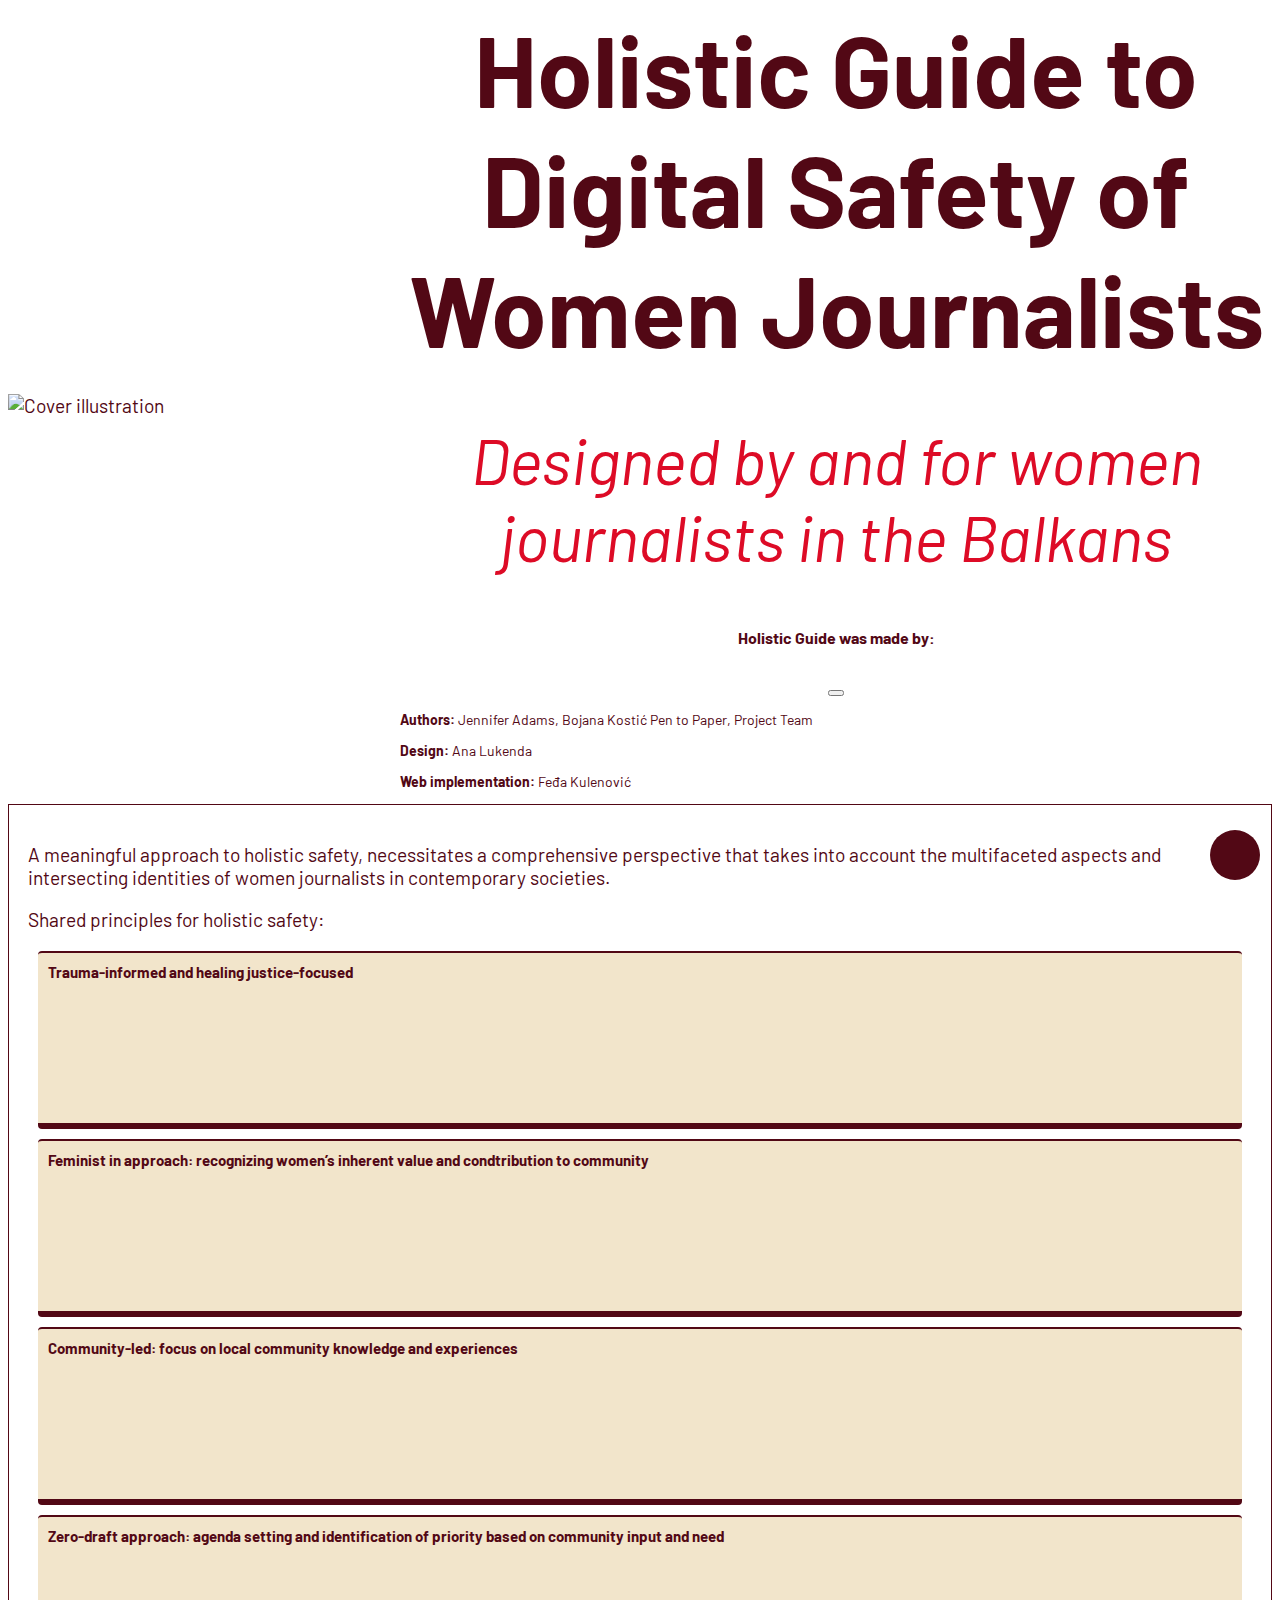
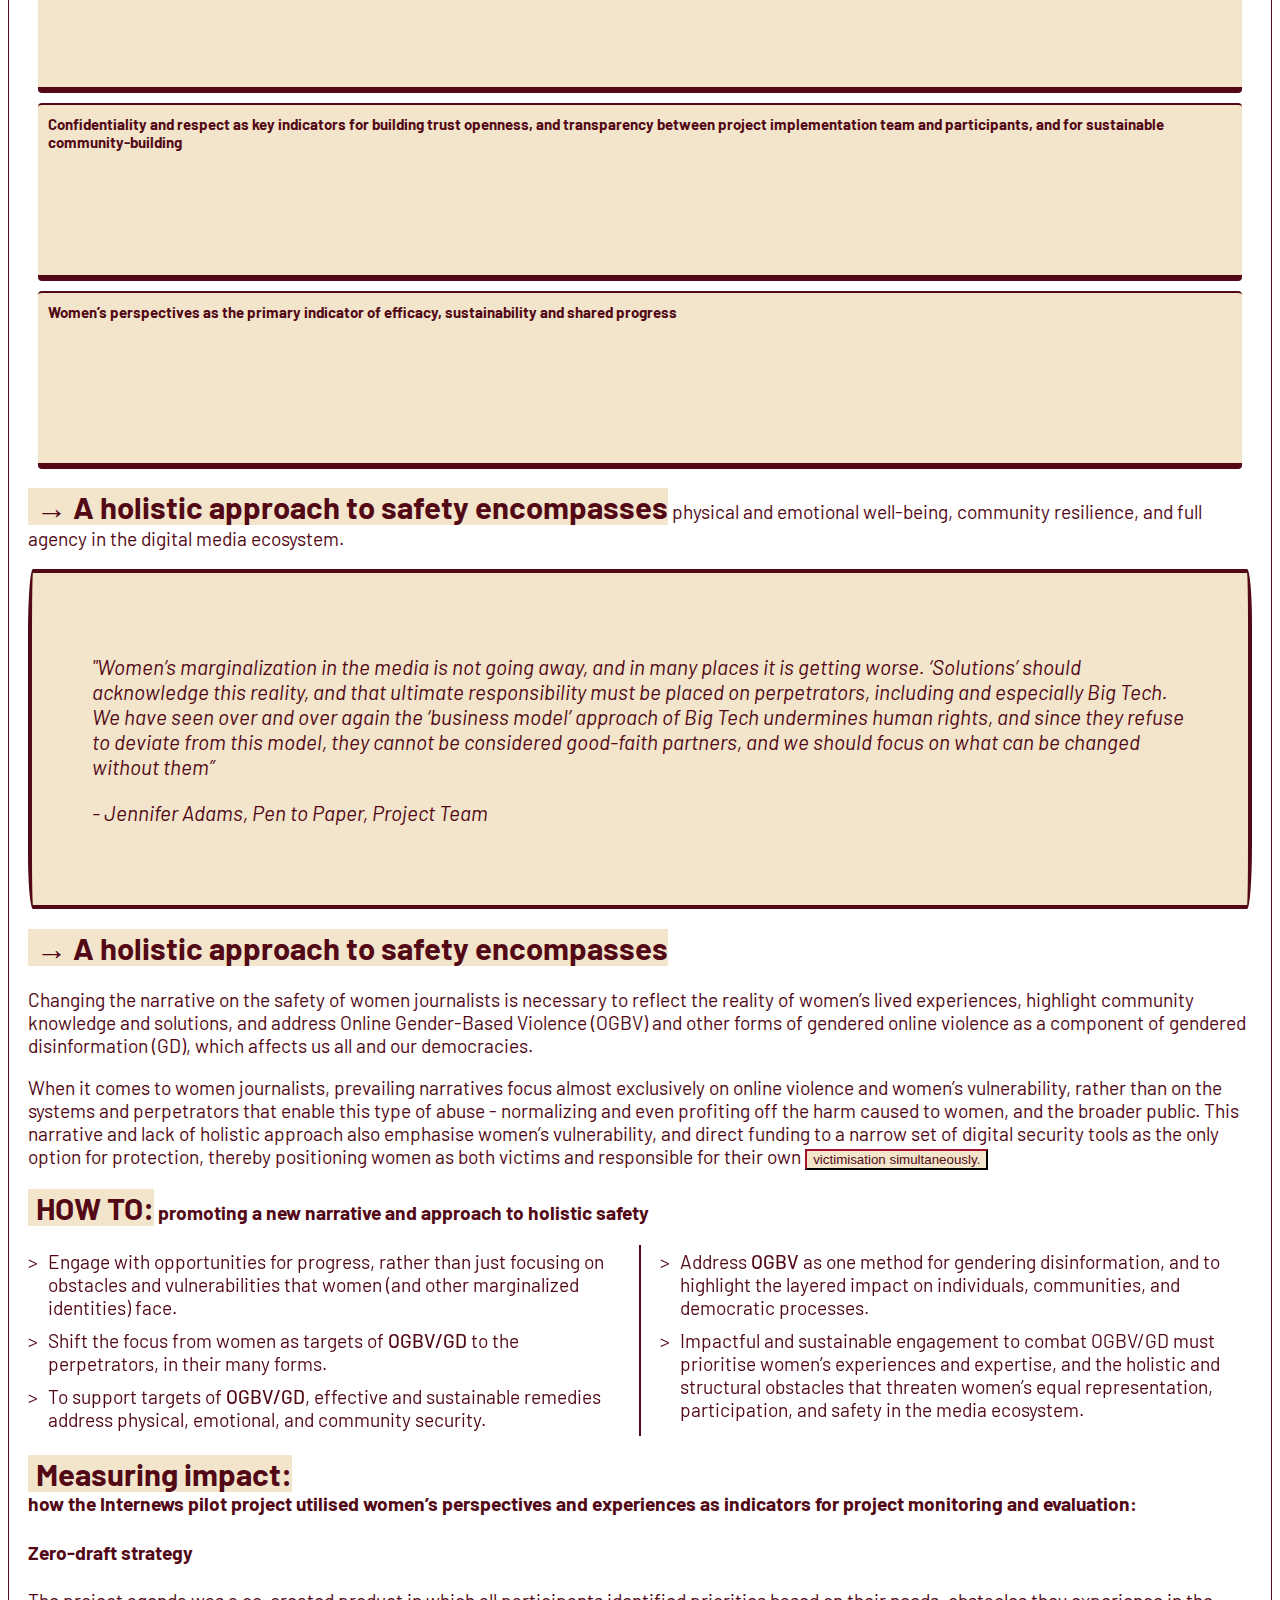
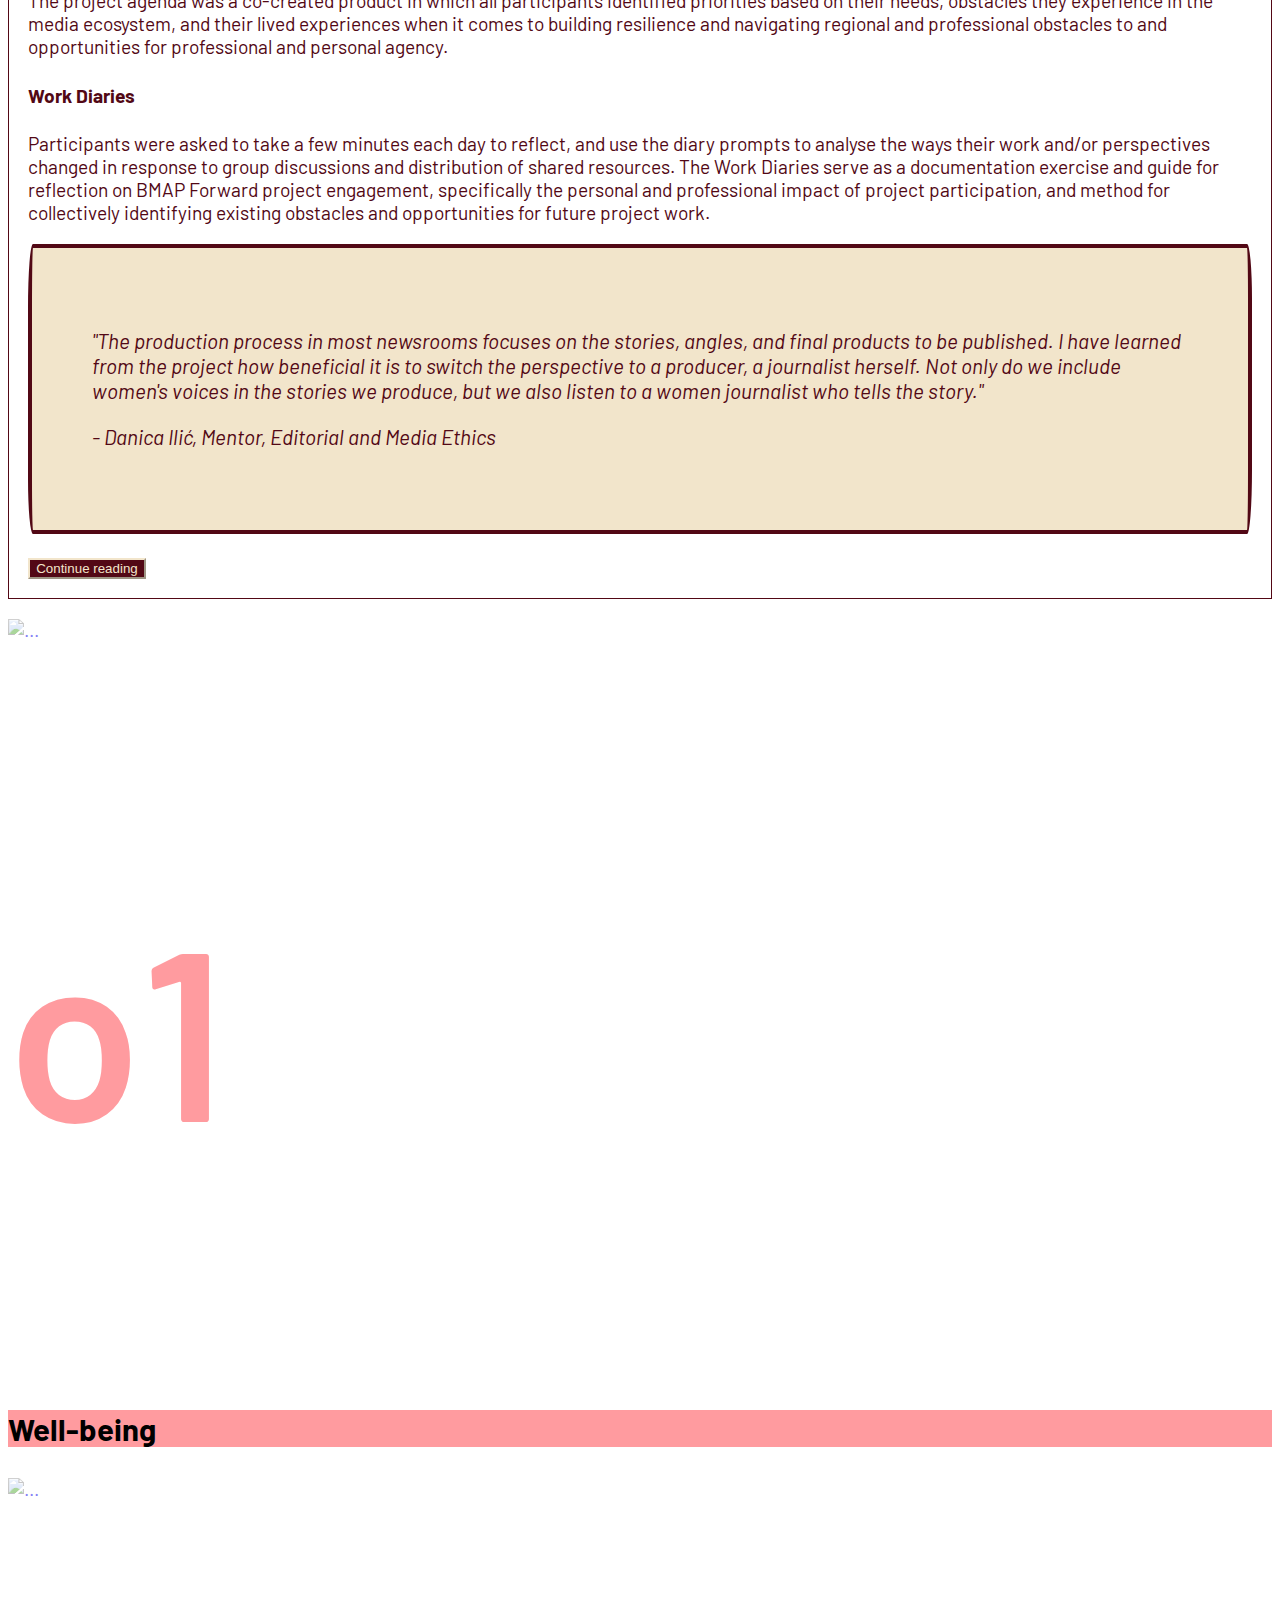
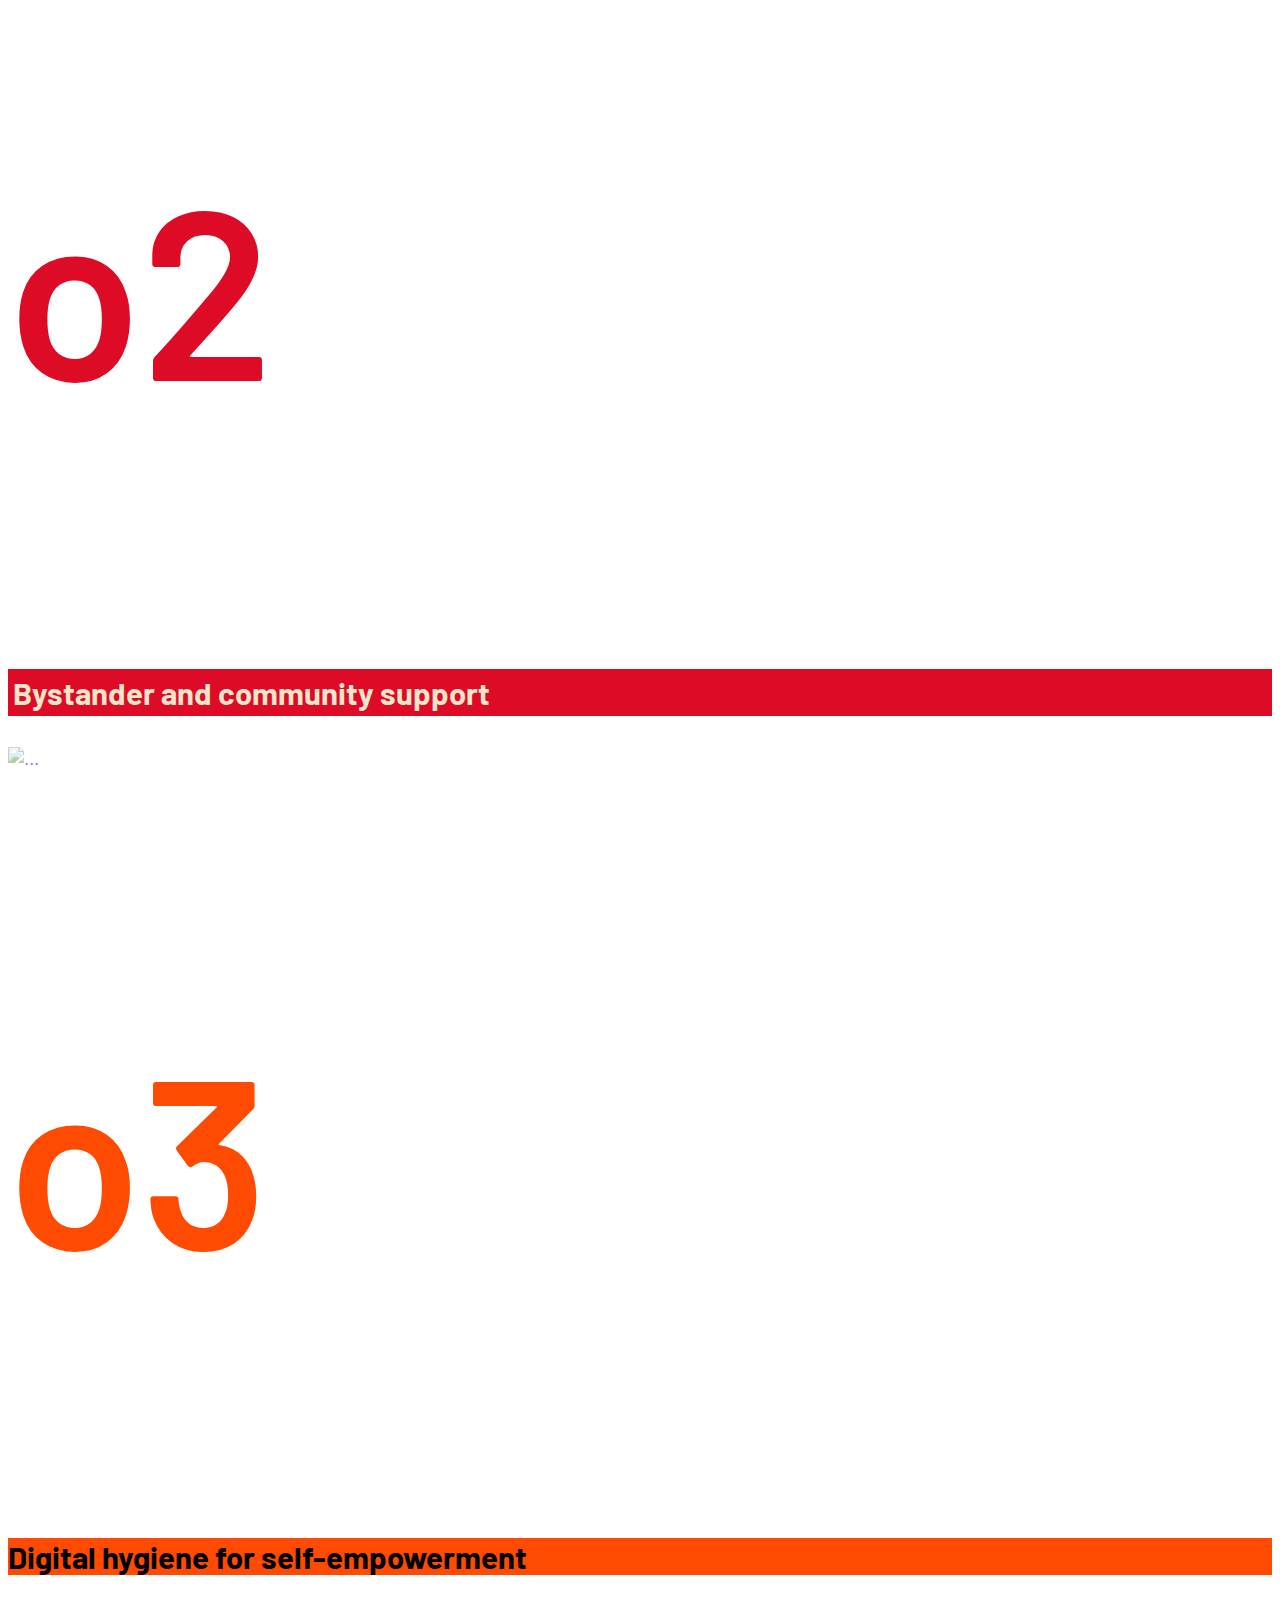
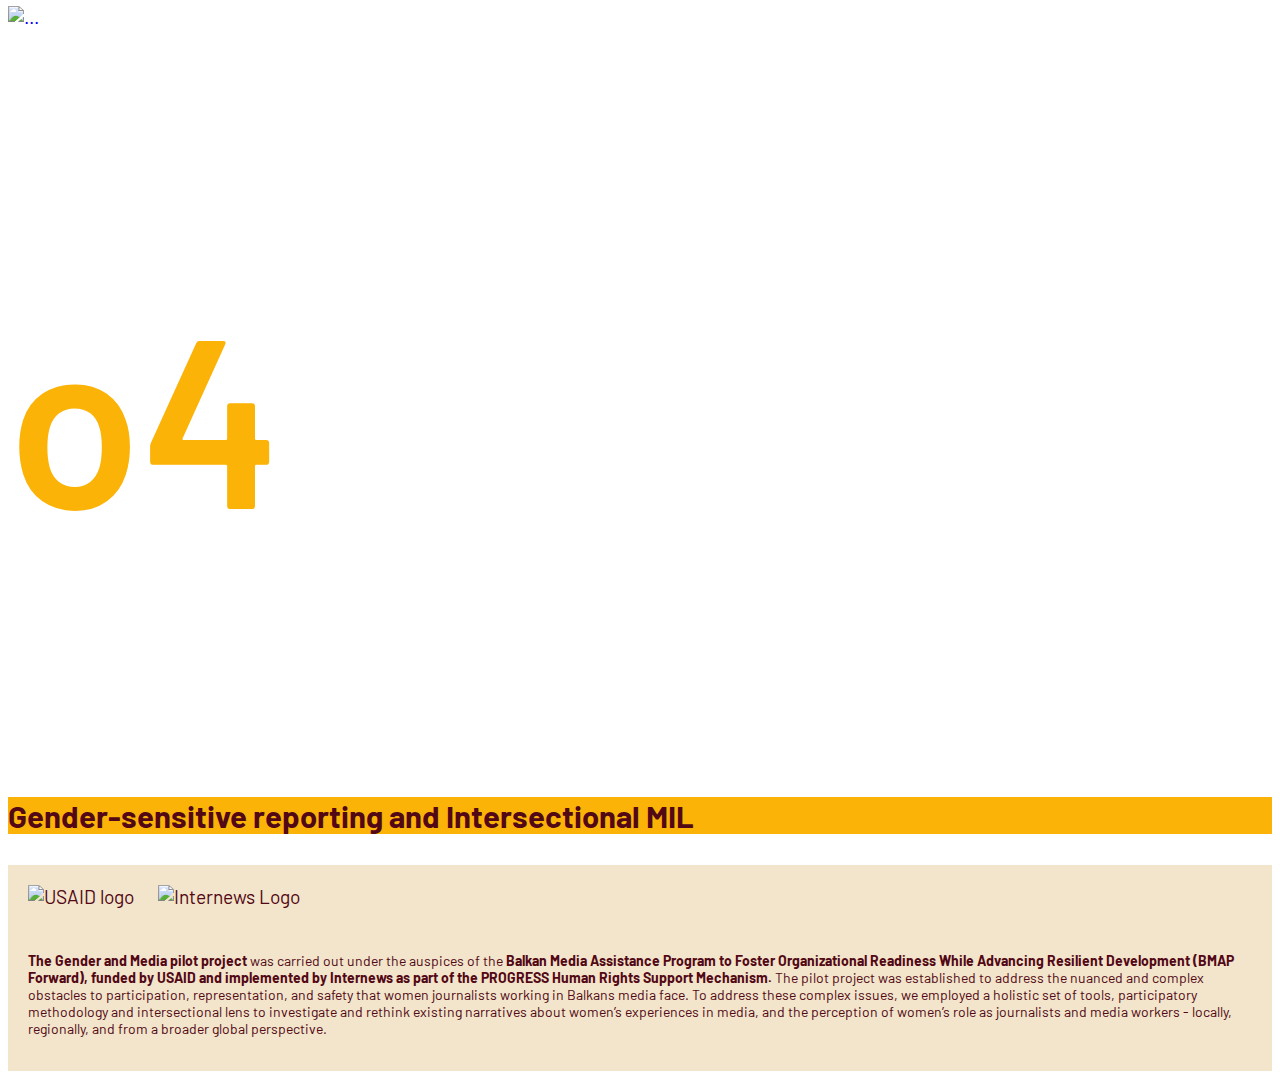
==== index.html @ 7f015cad "GTAG Container" ====
<!doctype html>
<html>
<head>
    <!-- Google tag (gtag.js) -->
<script async src="https://www.googletagmanager.com/gtag/js?id=G-XE3SPQ7558"></script>
<script>
  window.dataLayer = window.dataLayer || [];
  function gtag(){dataLayer.push(arguments);}
  gtag('js', new Date());

  gtag('config', 'G-XE3SPQ7558');
</script>
    <!-- Google Tag Manager -->
<script>(function(w,d,s,l,i){w[l]=w[l]||[];w[l].push({'gtm.start':
new Date().getTime(),event:'gtm.js'});var f=d.getElementsByTagName(s)[0],
j=d.createElement(s),dl=l!='dataLayer'?'&l='+l:'';j.async=true;j.src=
'https://www.googletagmanager.com/gtm.js?id='+i+dl;f.parentNode.insertBefore(j,f);
})(window,document,'script','dataLayer','GTM-KB2ZJ5ML');</script>
<!-- End Google Tag Manager -->
<meta charset="utf-8">
<title>Holistic Guide to Digital Safety of Women Journalists</title>
	 <link href="https://cdn.jsdelivr.net/npm/bootstrap@5.3.2/dist/css/bootstrap.min.css" rel="stylesheet" integrity="sha384-T3c6CoIi6uLrA9TneNEoa7RxnatzjcDSCmG1MXxSR1GAsXEV/Dwwykc2MPK8M2HN" crossorigin="anonymous">
	<link href="styleBS.css" rel="stylesheet">
	<link href="https://cdnjs.cloudflare.com/ajax/libs/bootstrap-icons/1.8.1/font/bootstrap-icons.min.css" rel="stylesheet">
	  <!-- Favicons -->
<link rel="apple-touch-icon" href="/docs/5.3/assets/img/favicons/apple-touch-icon.png" sizes="180x180">
<link rel="icon" href="/docs/5.3/assets/img/favicons/favicon-32x32.png" sizes="32x32" type="image/png">
<link rel="icon" href="/docs/5.3/assets/img/favicons/favicon-16x16.png" sizes="16x16" type="image/png">
<link rel="manifest" href="/docs/5.3/assets/img/favicons/manifest.json">
<link rel="mask-icon" href="/docs/5.3/assets/img/favicons/safari-pinned-tab.svg" color="#712cf9">
<link rel="icon" href="/docs/5.3/assets/img/favicons/favicon.ico">
<meta name="theme-color" content="#712cf9">
</head>
 <body>
   <!-- Google Tag Manager (noscript) -->
<noscript><iframe src="https://www.googletagmanager.com/ns.html?id=GTM-KB2ZJ5ML"
height="0" width="0" style="display:none;visibility:hidden"></iframe></noscript>
<!-- End Google Tag Manager (noscript) -->
 
<div class="header"> 
		<img src="images/cover-holistic.svg" alt="Cover illustration" width="45%">
                   <div class="title-section">
            <h1>Holistic Guide to Digital Safety of Women Journalists</h1>
           <h2>Designed by and for women journalists in the Balkans</h2>
					    <button type="button" class="plus-button" data-bs-toggle="modal" data-bs-target="#infoModal">
    <i class="bi bi-plus-circle-fill"></i>
  </button>

  <!-- Modal -->
  <div class="modal fade" id="infoModal" tabindex="-1" aria-labelledby="infoModalLabel" aria-hidden="true">
    <div class="modal-dialog">
      <div class="modal-content">
        <div class="modal-header">
          <h5 class="modal-title" id="infoModalLabel">Holistic Guide was made by:</h5>
          <button type="button" class="btn-close" data-bs-dismiss="modal" aria-label="Close"></button>
        </div>
        <div class="modal-body">
          <p class="small-text">
            <strong>Authors:</strong> 
            Jennifer Adams, Bojana Kostić Pen to Paper, Project Team</p>
			<p class="small-text">
			<strong>Design:</strong> 
           Ana Lukenda</p>
			<p class="small-text">
			<strong>Web implementation:</strong> 
           Feđa Kulenović</p>
        </div>
      </div>
    </div>
  </div>
  </div>
      </div>
    

<main class="px-8">
  <div class="container mt-5">
        <div id="initialContent">
            <p>A meaningful approach to holistic safety, necessitates a comprehensive perspective that takes into account the multifaceted aspects and intersecting identities of women journalists in contemporary societies.</p>
            <p>Shared principles for holistic safety:</p>
			
		<div class="container ">
  <div class="row g-2">
    <div class="col-4">
      <div class="p-3 button text-center">Trauma-informed and healing justice-focused</div>
    </div>
    <div class="col-4">
      <div class="p-3 button text-center">Feminist in approach: recognizing women’s inherent value and condtribution to community</div>
    </div>
    <div class="col-4">
      <div class="p-3 button text-center">Community-led: focus on local community knowledge and experiences</div>
    </div>
    <div class="col-4">
      <div class="p-3 button text-center">Zero-draft approach: agenda setting and identification of priority based on community input and need</div>
    </div>
    <div class="col-4">
      <div class="p-3 button text-center">Confidentiality and respect as key indicators for building trust openness, and transparency between project implementation team and participants, and for sustainable community-building</div>
    </div>
    <div class="col-4">
      <div class="p-3 button text-center">Women’s perspectives as the primary indicator of efficacy, sustainability and shared progress</div>
    </div>
    <p><span class="emptext">→  A holistic approach to safety encompasses</span> physical and emotional well-being, community resilience, and full agency in the digital media ecosystem. </p>
        </div>
        <div class="collapse mt-3" id="moreContent">
			
		<div class="quote">	
	<p >"Women’s marginalization in the media is not going away, and in many places it is getting worse. ‘Solutions’ should acknowledge this reality, and that ultimate responsibility must be placed on perpetrators, including and especially Big Tech. We have seen over and over again the ‘business model’ approach of Big Tech undermines human rights, and since they refuse to deviate from this model, they cannot be considered good-faith partners, and we should focus on what can be changed without them” </p>
			
			<p>- Jennifer Adams, Pen to Paper, Project Team </p>
			</div>
	<p><span class="emptext">→  A holistic approach to safety encompasses </span></p>
<p>Changing  the narrative on the safety of women journalists is necessary to reflect the reality of women’s lived experiences, highlight community knowledge and solutions, and address Online Gender-Based Violence (OGBV) and other forms of gendered online violence as a component of gendered disinformation (GD), which affects us all and our democracies.</p>
			
<p>When it comes to women journalists, prevailing narratives focus almost exclusively on online violence and women’s vulnerability, rather than on the systems and perpetrators that enable this type of abuse - normalizing and even profiting off the harm caused to women, and the broader public. This narrative and lack of holistic approach also emphasise women’s vulnerability, and direct funding to a narrow set of digital security tools as the only option for protection, thereby positioning women as both victims and responsible for their own <button type="button" class="btn btn-lg" data-bs-toggle="popover" data-bs-placement="bottom" data-bs-title="<h4>Gendered Disinformation and online harassment:</h4>" data-bs-content="<strong>Online harassment can easily escalate and become polymorphous attack which is characterized by:</strong><ul>
	<li><strong>cross-platform nature:</strong> different platforms and online spaces (e.g YouTube, Facebook, Gmail);</li>	
	<li><strong>different forms of expression </strong>(e.g. meme or doctored image);</li>
	<li><strong>different profiles and closed groups </strong>(e.g. Reddit-channels);</li>
	<li><strong>different technologies </strong>(infecting your computer with virus, surveillance tech);</li>
	<li><strong>by anonymous individuals</strong>, cyber-mob, troll farm and party booths, state authorities;</li>
	<li><strong>from someone you know</strong> → ex-partner, colleagues;</li>
	<li><strong>can last</strong> for a few hours up to several days and months.</li>
</ul>">victimisation simultaneously.</button></p>
			
<p><span class="emptext">HOW TO:</span><strong> promoting a new narrative and approach to holistic safety</strong> </p>
			
<ul class="two-column-list">
	<li>Engage with opportunities for progress, rather than just focusing on obstacles and vulnerabilities that women (and other marginalized identities) face.</li>
	<li>Shift the focus from women as targets of <a class="strongpop" data-bs-toggle="tooltip" data-bs-title="Online Gender-Based Violence/gendered disinformation">OGBV/GD</a>  to the perpetrators, in their many forms.</li>
	<li class="muted">To support targets of <a class="strongpop" data-bs-toggle="tooltip" data-bs-title="Online Gender-Based Violence/gendered disinformation">OGBV/GD</a>, effective and sustainable remedies address physical, emotional, and community security.</li>
	<li>Address <a class="strongpop" data-bs-toggle="tooltip" data-bs-title="Online Gender-Based Violence">OGBV</a>  as one method for gendering disinformation, and to highlight the layered impact on individuals, communities, and democratic processes.</li>
	<li>Impactful and sustainable engagement to combat OGBV/GD must prioritise women’s experiences and expertise, and the holistic and structural obstacles that threaten women’s equal representation, participation, and safety in the media ecosystem.</li>
</ul>
		
			
			<p><span class="emptext">Measuring impact:</span><br><strong> how the Internews pilot project utilised women’s perspectives and experiences as indicators for project monitoring and evaluation: </strong> </p>
					
			<h4>Zero-draft strategy</h4>
			<p>The project agenda was a co-created product in which all participants identified priorities based on their needs, obstacles they experience in the media ecosystem, and their lived experiences when it comes to building resilience and navigating regional and professional obstacles to and opportunities for professional and personal agency.</p>
			
			<h4>Work Diaries</h4>
			<p>Participants were asked to take a few minutes each day to reflect, and use the diary prompts to analyse the ways their work and/or perspectives changed in response to group discussions and distribution of shared resources. The Work Diaries serve as a documentation exercise and guide for reflection on BMAP Forward project engagement, specifically the personal and professional impact of project participation, and method for collectively identifying existing obstacles and opportunities for future project work. </p>
<div class="quote">	
	<p >"The production process in most newsrooms focuses on the stories, angles, and final products to be published. I have learned from the project how beneficial it is to switch the perspective to a producer, a journalist herself. Not only do we include women's voices in the stories we produce, but we also listen to a women journalist who tells the story."</p>
			
			<p>- Danica Ilić, Mentor, Editorial and Media Ethics</p>
			</div>
  </div>
</div>
        </div>
        <button class="btn btn-primary mt-3" type="button" data-toggle="collapse" data-target="#moreContent" aria-expanded="false" aria-controls="moreContent" id="toggleButton" onclick="toggleIcon()">
            <span id="toggleIcon" class="fas fa-plus"></span> Continue reading
        </button>
    </div>
	
	<!--PHOTO THUMBNAILS -->
	
	 <div class="container">
  <div class="card-group">
    <div class="card text-bg-light">
     <a href="chapter01.html"><img src="images/ch01.svg" class="card-img" alt="..." style="opacity: 0.5;">
      <div class="card-img-overlay d-flex flex-column justify-content-end">
        <h3 class="card-title01">o1</h3>
        <p class="card-text01">Well-being</p>
      </div></a>
    </div>
    <div class="card text-bg-light">
      <a href="chapter02.html"><img src="images/ch02.svg" class="card-img" alt="..." style="opacity: 0.5;">
      <div class="card-img-overlay d-flex flex-column justify-content-end">
        <h3 class="card-title02">o2</h3>
        <p class="card-text02">Bystander and community  support </p>
      </div></a>
    </div>
    <div class="card text-bg-light">
      <a href="chapter03.html"><img src="images/ch03.svg" class="card-img" alt="..." style="opacity: 0.5;">
      <div class="card-img-overlay d-flex flex-column justify-content-end">
        <h3 class="card-title03">o3</h3>
        <p class="card-text03">Digital hygiene for self-empowerment</p>
      </div></a>
    </div>
    <div class="card text-bg-light">
      <a href="chapter04.html"><img src="images/ch04.svg" class="card-img" alt="...">
      <div class="card-img-overlay d-flex flex-column justify-content-end">
        <h3 class="card-title04">o4</h3>
		  <p class="card-text04">Gender-sensitive reporting and Intersectional MIL</p>
		  
      </div></a>
    </div>
  </div>
</div>
  </main>

  <footer class="second-section mt-auto">
	  <div class="col-6">
	<img alt="USAID logo" src="images/USAID_RGB_294.png" style="margin-right: 20px; margin-bottom: 30px;"> <img alt="Internews Logo" src="images/internews.png" style="margin-right: 20px; margin-bottom: 30px;">
	   <p class="small-text"><strong>The Gender and Media pilot project</strong> was carried out under the auspices of the <strong>Balkan Media Assistance Program to Foster Organizational Readiness While Advancing Resilient Development (BMAP Forward), funded by USAID and implemented by Internews as part of the PROGRESS Human Rights Support Mechanism.</strong> The pilot project was established to address the nuanced and complex obstacles to participation, representation, and safety that women journalists working in Balkans media face. To address these complex issues, we employed a holistic set of tools, participatory methodology and intersectional lens to investigate and rethink existing narratives about women’s experiences in media, and the perception of women’s role as journalists and media workers - locally, regionally, and from a broader global perspective.</p>
	  </div>
	 
    
  </footer>
	  <!-- Bootstrap JS and dependencies -->
    <script src="https://code.jquery.com/jquery-3.5.1.slim.min.js"></script>
    <script src="https://cdn.jsdelivr.net/npm/@popperjs/core@2.9.2/dist/umd/popper.min.js"></script>
    <script src="https://stackpath.bootstrapcdn.com/bootstrap/4.5.2/js/bootstrap.min.js"></script>
    <!-- Font Awesome for icons -->
    <script src="https://kit.fontawesome.com/a076d05399.js"></script>
    <script src="https://cdn.jsdelivr.net/npm/bootstrap@5.3.2/dist/js/bootstrap.bundle.min.js" integrity="sha384-C6RzsynM9kWDrMNeT87bh95OGNyZPhcTNXj1NW7RuBCsyN/o0jlpcV8Qyq46cDfL" crossorigin="anonymous"></script>
    <script src="main.js"></script>
	  
    <script>
        function toggleIcon() {
            var button = document.getElementById('toggleButton');
            var icon = document.getElementById('toggleIcon');
            if (button.getAttribute('aria-expanded') === 'true') {
                icon.classList.remove('fa-minus');
                icon.classList.add('fa-plus');
                button.innerHTML = '<span id="toggleIcon" class="fas fa-plus"></span> Continue reading';
            } else {
                icon.classList.remove('fa-plus');
                icon.classList.add('fa-minus');
                button.innerHTML = '<span id="toggleIcon" class="fas fa-minus"></span> Show Less';
            }
        }
    </script>
	 <script>const tooltipTriggerList = document.querySelectorAll('[data-bs-toggle="tooltip"]')
		const tooltipList = [...tooltipTriggerList].map(tooltipTriggerEl => new bootstrap.Tooltip(tooltipTriggerEl))</script>
	<script>
	 const tooltipTriggerList = document.querySelectorAll('[data-bs-toggle="tooltip"]')
const tooltipList = [...tooltipTriggerList].map(tooltipTriggerEl => new bootstrap.Tooltip(tooltipTriggerEl))
	 const tooltip = new bootstrap.Tooltip(element, {
  popperConfig(defaultBsPopperConfig) {
    // const newPopperConfig = {...}
    // use defaultBsPopperConfig if needed...
    // return newPopperConfig</script>
	 <script>
  document.addEventListener('DOMContentLoaded', function () {
    var popoverTriggerList = [].slice.call(document.querySelectorAll('[data-bs-toggle="popover"]'));
    var popoverList = popoverTriggerList.map(function (popoverTriggerEl) {
      return new bootstrap.Popover(popoverTriggerEl);
    });
  });
</script>
 
	 <script>
  document.addEventListener('DOMContentLoaded', function () {
    var popoverTriggerList = [].slice.call(document.querySelectorAll('[data-bs-toggle="popover"]'));
    var popoverList = popoverTriggerList.map(function (popoverTriggerEl) {
      return new bootstrap.Popover(popoverTriggerEl, {
        html: true
      });
    });
  });
</script>

  </body>
</html>
---- styleBS.css ----
/*
 * Globals
 */

@import url('https://fonts.googleapis.com/css2?family=Barlow:ital,wght@0,100;0,200;0,300;0,400;0,500;0,600;0,700;0,800;0,900;1,100;1,200;1,300;1,400;1,500;1,600;1,700;1,800;1,900&display=swap');

/* Custom default button*/
.btn-light,
.btn-light:hover,
.btn-light:focus {
  color: #333;
  text-shadow: none; /* Prevent inheritance from `body` */
}

.btn {
	background-color: #f2e5cb;
	border-color:  #520815;
	color: #520815;
}

#toggleButton{
	background-color: #520815;
	border-color:  #f2e5cb;
	color: #f2e5cb;
	
}

.button {
            padding: 10px 10px;
            margin: 10px;
            background-color: #F2E5CB;
            border: none;
            border-radius: 4px;
            cursor: pointer;
			border-top: solid 2px #520815;
			border-bottom: solid 6px #520815;
			font-weight:bold;
			font-size:15px;
			color: #520815;
			width:auto;
			height:150px;
	
        }
/*
 * Base structure
 */

body {

	font-family: Barlow, sans-serif;
	color: #520815;
	font-size: 1.2em;
}

.cover-container {
  max-width: 42em;
}

.bg-pink{
	background-color: #ff9b9f;
}

.bg-red{
	background-color: #DD0B26;
}

.bg-orange{
	background-color: #ff4a01;
}

.navbar-toggler-icon{
	
	border: 2px solid #520815;
}

/*
 * Header
 */

.header {
    display: flex;
    justify-content: space-between;
    align-items: center;
    padding: -0px;
    background-color: #f2e5cb; /* Matching the background */
    background: url('images/covertriangle.svg') no-repeat center right;     
    background-size: auto;
    background-size: contain; /* Adjust to 'cover' or other values based on your needs */
    background-position-x: right;
	width: auto;
    
}

.header .illustration {
    width: 100%;
    height: -100px; /* Adjust height as needed */
    background-size: cover;
    padding-left: 10px;
}

.header .title-section {
    width: 100%;
    text-align: center;
    position: relative;
	 
}


.header .triangle {
    width: 100px;
    height: 100px;
    background-color: #fcb307; /* Color for the triangle */
    clip-path: polygon(50% 0%, 0% 100%, 100% 100%);
    margin: 0 auto;
}

.header .title-section h1 {
    margin-top: 0px; /* Adjust position above the triangle */
    color: #520815; /* Title color */
    font-size: 100px;
	margin-bottom: 0px;
	font-weight: 700;
}
.header .title-section h2 {
	font-style: italic;
	color: #dd0b26;
	font-size: 4rem;
	font-family: Barlow;
	font-weight: 400;
	
	
}

.nav-masthead .nav-link {
  color: rgba(255, 255, 255, .5);
  border-bottom: .25rem solid transparent;
}

.nav-masthead .nav-link:hover,
.nav-masthead .nav-link:focus {
  border-bottom-color: rgba(255, 255, 255, .25);
}

.nav-masthead .nav-link + .nav-link {
  margin-left: 1rem;
}

.nav-masthead .active {
  color: #fff;
  border-bottom-color: #fff;
}
.bd-placeholder-img {
        font-size: 1.125rem;
        text-anchor: middle;
        -webkit-user-select: none;
        -moz-user-select: none;
        user-select: none;
      }

.mt-5 {
	
	border: #520815 solid 1px;
	padding: 1em;
	margin-bottom: 1%;
}

.card-title01 {
	font-size: 15rem;
	font-weight: 600;
	color: #FF9B9F;
	
}

.card-text01{
	color: #000;
	font-weight: 700;
	font-size: 31px;
	background-color: #FF9B9F;
	
}

.ch-card-text { 
	padding: 5px;
	margin-left: 25%;
}

.chapter01{
	background-color: #FF9B9F;
	padding-top: 2%;
	margin-top: 1.5%;
}

.card-title02 {
	font-size: 15rem;
	font-weight: 600;
	color: #DD0B26;
	
}

.card-text02{
	color: #F2E5CB;
	font-weight: 700;
	font-size: 31px;
	background-color: #DD0B26;
	padding: 5px;
	
}

.chapter02{
	background-color: #DD0B26;
	padding-top: 2%;
	margin-top: 1.5%;
}

.card-title03 {
	font-size: 15rem;
	font-weight: 600;
	color: #FF4A01;
	
}

.card-text03{
	color: #000;
	font-weight: 700;
	font-size: 31px;
	background-color: #FF4A01;
	
}

.chapter03{
	background-color: #ff4a01;
	padding-top: 2%;
	margin-top: 1.5%;
}

.card-title04 {
	font-size: 15rem;
	font-weight: 600;
	color: #FCB307;
	
}

.card-text04{
	color: #520815;
	font-weight: 700;
	font-size: 31px;
	background-color: #FCB307;
	
}

.chapter04{
	background-color: #FCB307;
	padding-top: 2%;
	margin-top: 1.5%;
}

.card a {
	text-decoration: none;
	
}

.card a:hover {
	opacity: 0.8;
}

.card-img{
	opacity: 1;
}

.quote {
	
	font-style: italic;
	background-color: #f2e5cb;
	padding: 60px;
	text-align: left;
	font-size: 1.3rem;
	background-image: url("images/qoite_inside.svg") ;
	background-repeat: no-repeat;
	border-radius: 5px 5px / 64px 55px; 
	border: 4px solid #520815;
	margin-bottom: 20px;
	
}

.quote-ch01 {
	background-color: #ff9b9f;
	padding: 60px;
	text-align: left;
	font-size: 1.3rem;
	background-image: url("images/qoite_inside.svg");
	background-repeat: no-repeat;
	border-radius: 5px 5px / 64px 55px; 
	border: 4px solid #520815;
	margin-bottom: 20px;
	padding-top:10%;
	
}

.quote-ch02 {
	background-color: #DD0B26;
	padding: 60px;
	text-align: left;
	font-size: 1.3rem;
	background-image: url("images/qoite_inside.svg");
	background-repeat: no-repeat;
	border-radius: 5px 5px / 64px 55px; 
	border: 4px solid #520815;
	margin-bottom: 20px;
	padding-top:10%;
	color: #F2E5CB;
	
}

.quote-ch03 {
	background-color: #ff4a01;
	padding: 60px;
	text-align: left;
	font-size: 1.3rem;
	background-image: url("images/qoite_inside.svg");
	background-repeat: no-repeat;
	border-radius: 5px 5px / 64px 55px; 
	border: 4px solid #520815;
	margin-bottom: 20px;
	padding-top:10%;
	color: #000;
	
}
.zeromargin{
	margin-top: -10px;
}
.emptext{
	font-weight: 700;
	font-size: 31px;
	background-color: #f2e5cb;
	padding-left: 8px;
}

.emptextCH01{
	font-weight: 700;
	font-size: 31px;
	background-color: #ff9b9f;
	padding: 5px 5px 5px 8px ;
}

.emptextCH02{
	font-weight: 700;
	font-size: 31px;
	color: #f2e5cb;
	background-color: #DD0B26;
	padding: 5px 5px 5px 8px ;
}

.emptextCH03{
	font-weight: 700;
	font-size: 31px;
	color: #000;
	background-color: #ff4a01;
	padding: 5px 5px 5px 8px ;
}
.two-column-list {
  column-count: 2; /* Create two columns */
  column-gap: 40px; /* Increase space between columns */
  column-rule: 2px solid #520815; /* Line between columns */
  list-style-type: none; /* Remove default bullets */
  padding: 0;
  position: relative; /* Ensure pseudo-elements are positioned correctly */
}

.two-column-list li {
  padding: 5px 0; /* Space between items */
  position: relative; /* Ensure pseudo-element is positioned correctly */
  padding-left: 20px; /* Add space between bullet and text */
}

.two-column-list li::before {
  content: '>'; /* Change bullet to > */
  position: absolute;
  left: 0; /* Adjust position to ensure distance from text */
  color: #520815; /* Color of the symbol */
}


.custom-popover {
  max-width: 200px;
  border-color: var(--bd-violet-bg);
  popover-header-bg: var(--bd-violet-bg);
  popover-header-color: var(--bs-white);
  popover-body-padding-x: 1rem;
popover-body-padding-y: .5rem;
}

.strongpop{
	font-weight: 500;
	color: #520815;
	
}

.second-section {
    background-color: #f2e5cb;
    color: #520815;
    padding: 20px 20px;
    text-align: center;
}
.small-text{
	font-size: 14px;
	text-align: left;
}

.mt-auto{
	margin-top: 10px;
	text-align: left;
}

.container{
	margin-bottom: 20px;
}

 .plus-button {
      background-color: #520815;
      border: none;
      border-radius: 50%;
      width: 50px;
      height: 50px;
      display: flex;
      align-items: center;
      justify-content: center;
      color: white;
      font-size: 24px;
      position: fixed;
      bottom: 20px;
      right: 20px;
      cursor: pointer;
    }
/*SPEECH BUBBLES*/
.speech-bubble {
  position: relative;
  margin: .5em auto;
  padding: 1em;
  width: 75%; height:auto;
  border-radius: .25em;
  transform: rotate(-4deg) rotateY(15deg);
  background: #520815;
	font-size: 1.2rem;
	color: #520815;
	font-weight: 400;
  text-align: center;
}
.speech-bubble:before, .speech-bubble:after {
  position: absolute;
  z-index: -1;
  content: '';
}
.speech-bubble:after {
  top: 0; right: 0; bottom: 0; left: 0;
  border-radius: inherit;
  transform: rotate(2deg) translate(.35em, -.15em) scale(1.02);
  background: #FF9B9F;
}
.speech-bubble02 {
  position: relative;
  margin: .5em auto;
  padding: 1em;
  width: 75%; height:auto;
  border-radius: .25em;
  transform: rotate(-4deg) rotateY(15deg);
  background: #520815;
	font-size: 1.2rem;
	color: #F2E5CB;
	font-weight: 400;
  text-align: center;
	margin-bottom: 10%;
}
.speech-bubble02:before, .speech-bubble02:after {
  position: absolute;
  z-index: -1;
  content: '';
}
.speech-bubble02:after {
  top: 0; right: 0; bottom: 0; left: 0;
  border-radius: inherit;
  transform: rotate(2deg) translate(.35em, -.15em) scale(1.02);
  background: #DD0B26;
}
.speech-bubble02:before {
  border: solid 0 transparent;
  border-right: solid 3.5em #520815;
  border-bottom: solid .25em #520815;
  bottom: .25em; left: 1.25em;
  width: 0; height: 1em;
  transform: rotate(45deg) skewX(75deg);
}

.speech-bubble03 {
  position: relative;
  margin: .5em auto;
  padding: 1em;
  width: 75%; height:auto;
  border-radius: .25em;
  transform: rotate(-4deg) rotateY(15deg);
  background: #520815;
	font-size: 1.2rem;
	color: #000;
	font-weight: 400;
  text-align: center;
	margin-bottom: 10%;
}
.speech-bubble03:before, .speech-bubble03:after {
  position: absolute;
  z-index: -1;
  content: '';
}
.speech-bubble03:after {
  top: 0; right: 0; bottom: 0; left: 0;
  border-radius: inherit;
  transform: rotate(2deg) translate(.35em, -.15em) scale(1.02);
  background: #ff4a01;
}
.speech-bubble02:before {
  border: solid 0 transparent;
  border-right: solid 3.5em #520815;
  border-bottom: solid .25em #520815;
  bottom: .25em; left: 1.25em;
  width: 0; height: 1em;
  transform: rotate(45deg) skewX(75deg);
}

#svijetlitekst {
	color:#f2e5cb;
}
      @media (min-width: 768px) {
        .bd-placeholder-img-lg {
          font-size: 3.5rem;
        }
		 
}
      

@media only screen 
		and (max-device-width:480px){
			
			.header .title-section h1 {
            margin-top: 0px; /* Adjust position above the triangle */
            color: #520815; /* Title color */
            font-size: 25px;     
	}
			
			.header .title-section h2 {
			font-style: italic;
			color: #dd0b26;
			font-size: 16px;
			
}	

.ch-card-text {
  padding: 5px;
  margin-left: 25%;
  margin-top: 2%;
}

      .b-example-divider {
        width: 100%;
        height: 3rem;
        background-color: rgba(0, 0, 0, .1);
        border: solid rgba(0, 0, 0, .15);
        border-width: 1px 0;
        box-shadow: inset 0 .5em 1.5em rgba(0, 0, 0, .1), inset 0 .125em .5em rgba(0, 0, 0, .15);
      }

      .b-example-vr {
        flex-shrink: 0;
        width: 1.5rem;
        height: 100vh;
      }

      .bi {
        vertical-align: -.125em;
        fill: currentColor;
      }

      .nav-scroller {
        position: relative;
        z-index: 2;
        height: 2.75rem;
        overflow-y: hidden;
      }

      .nav-scroller .nav {
        display: flex;
        flex-wrap: nowrap;
        padding-bottom: 1rem;
        margin-top: -1px;
        overflow-x: auto;
        text-align: center;
        white-space: nowrap;
        -webkit-overflow-scrolling: touch;
      }
			
.card-title01{
	font-size: 7rem;}

.card-title02 {
      font-size: 7rem;
    }

.card-title03 {
  font-size: 7rem;
}

.card-title04 {
  font-size: 7rem;
}
			
.card-text01, .card-text02, .card-text03, .card-text04 {
  font-size: 18px;

}


.button {
  padding: 10px 10px;
  margin: 10px;
  background-color: #F2E5CB;
  border: none;
  border-radius: 4px;
  cursor: pointer;
  border-top: solid 2px #520815;
  border-bottom: solid 6px #520815;
  font-weight: bold;
  font-size: 15px;
  color: #520815;
  width: auto;
  height: 250px;

}

      .btn-bd-primary {
        --bd-violet-bg: #712cf9;
        --bd-violet-rgb: 112.520718, 44.062154, 249.437846;
        --bs-btn-font-weight: 600;
        --bs-btn-color: var(--bs-white);
        --bs-btn-bg: var(--bd-violet-bg);
        --bs-btn-border-color: var(--bd-violet-bg);
        --bs-btn-hover-color: var(--bs-white);
        --bs-btn-hover-bg: #6528e0;
        --bs-btn-hover-border-color: #6528e0;
        --bs-btn-focus-shadow-rgb: var(--bd-violet-rgb);
        --bs-btn-active-color: var(--bs-btn-hover-color);
        --bs-btn-active-bg: #5a23c8;
        --bs-btn-active-border-color: #5a23c8;
      }

      .bd-mode-toggle {
        z-index: 1500;
      }

      .bd-mode-toggle .dropdown-menu .active .bi {
        display: block !important;
      }/* CSS Document */

    }
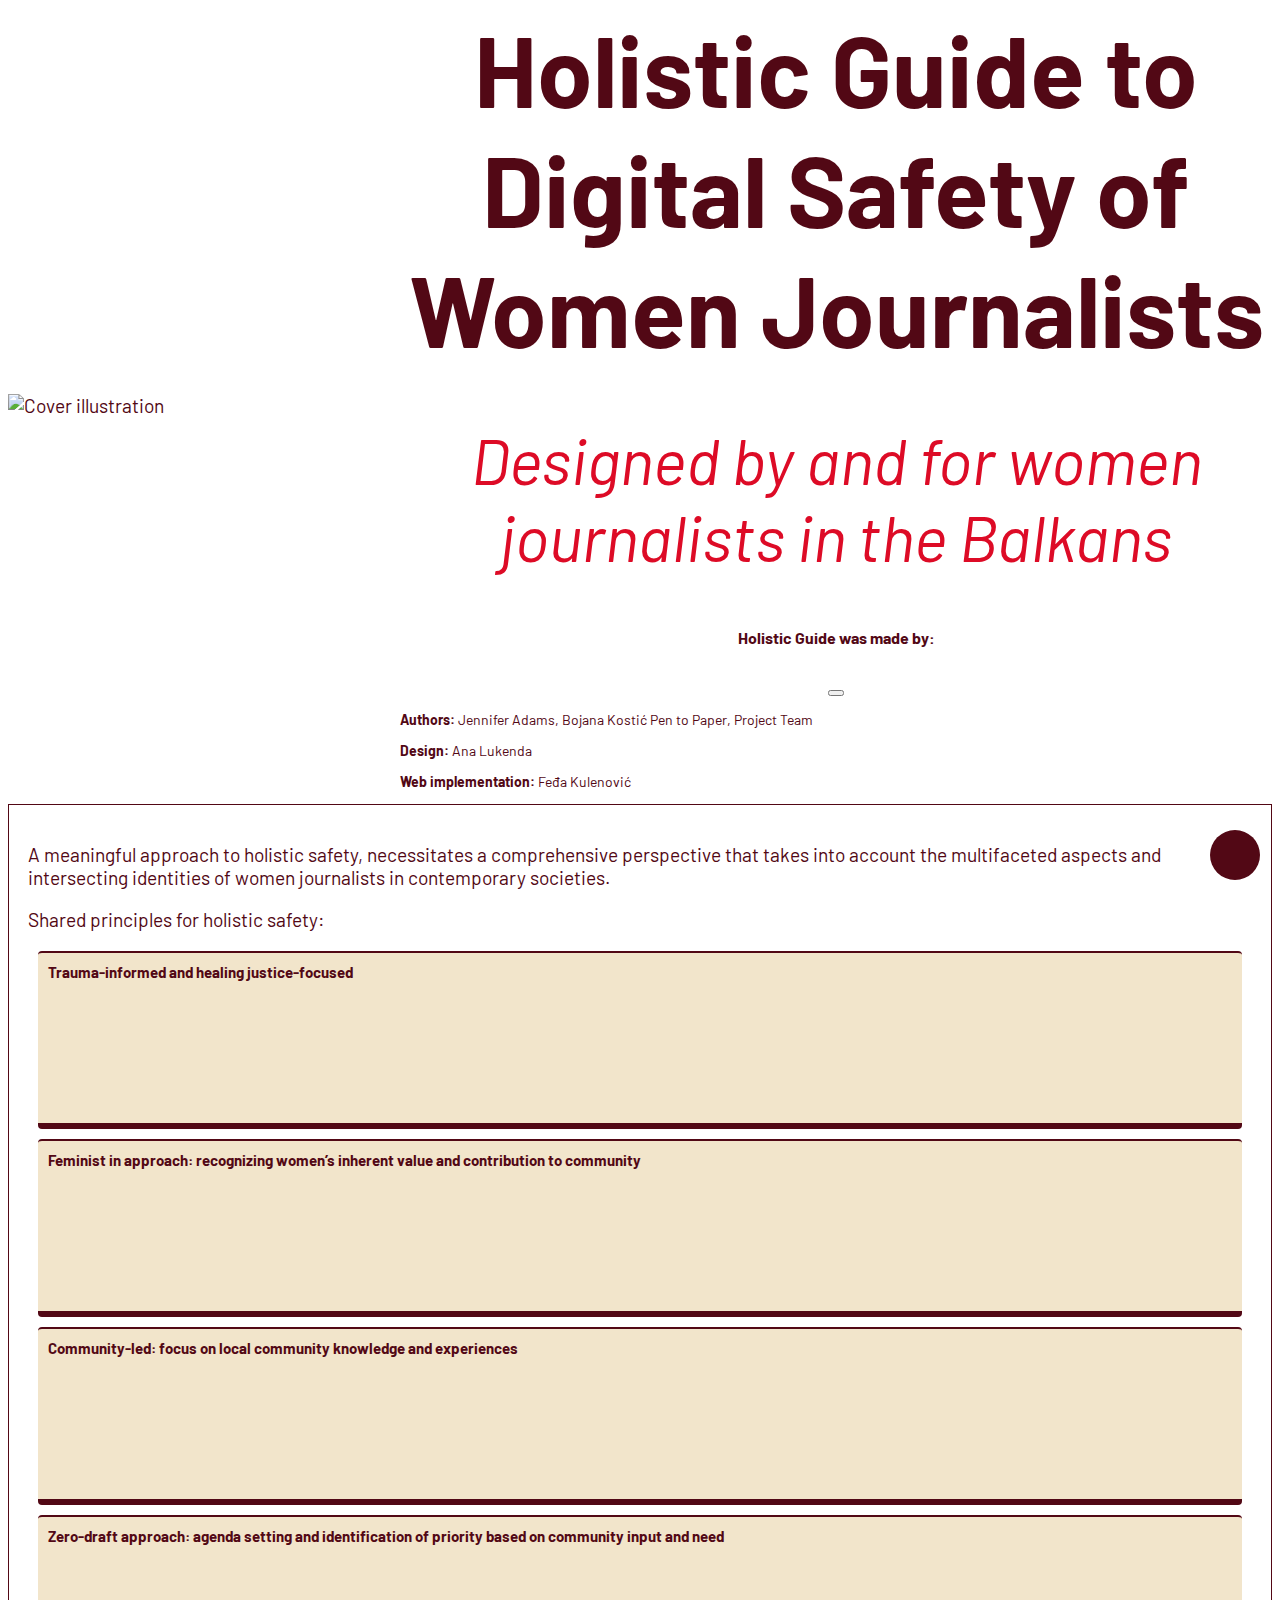
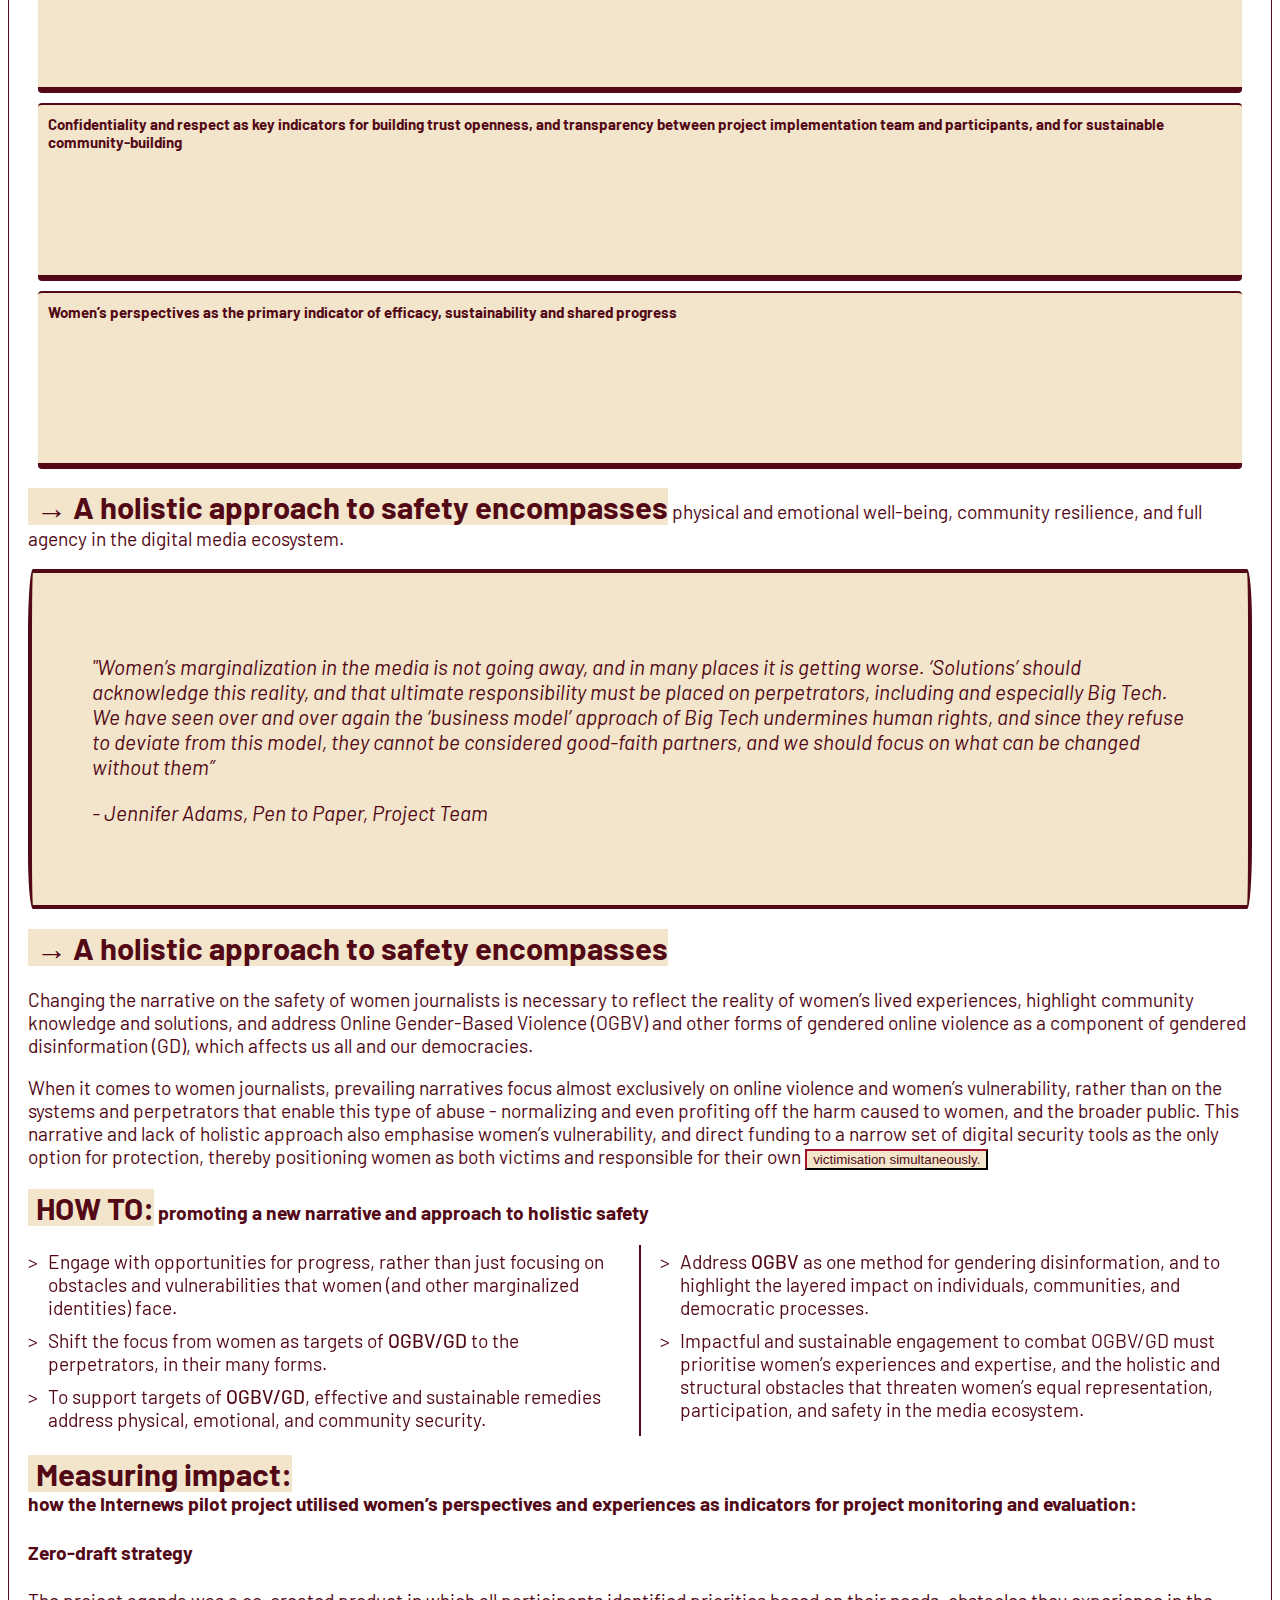
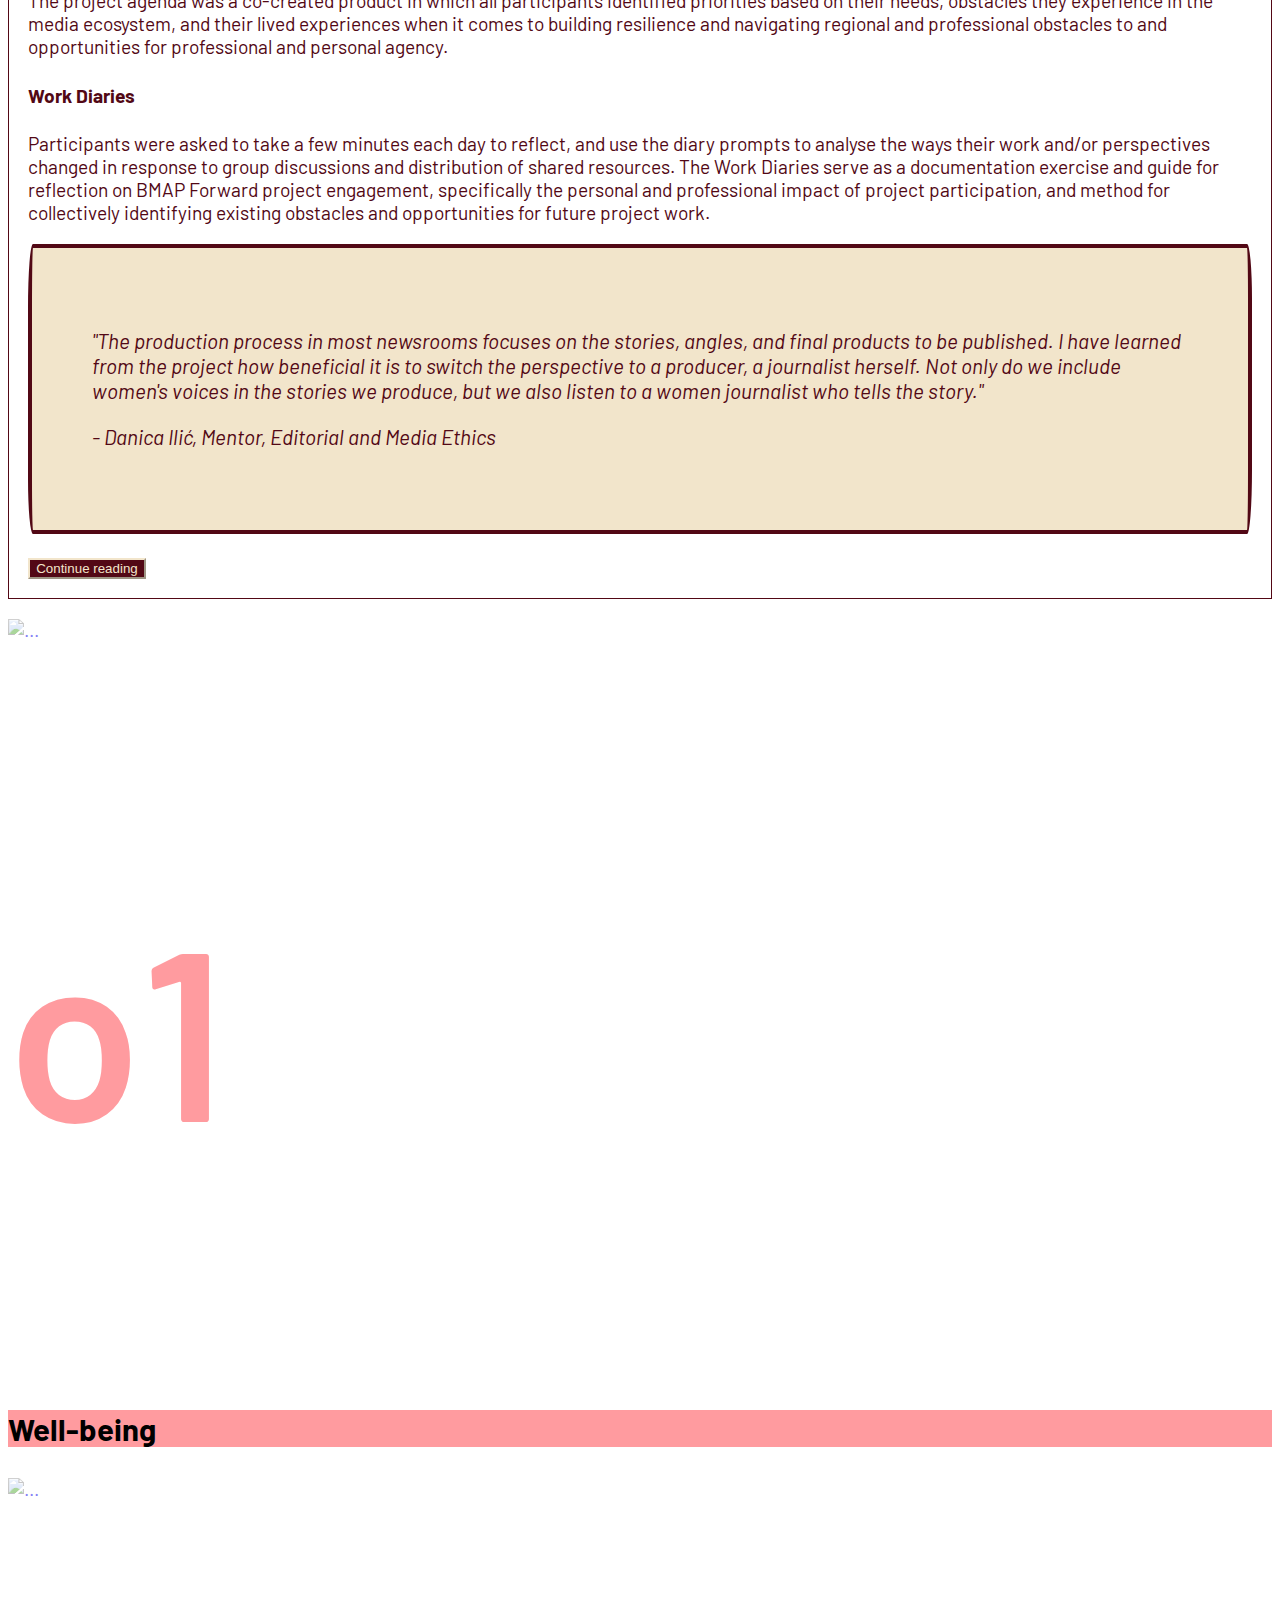
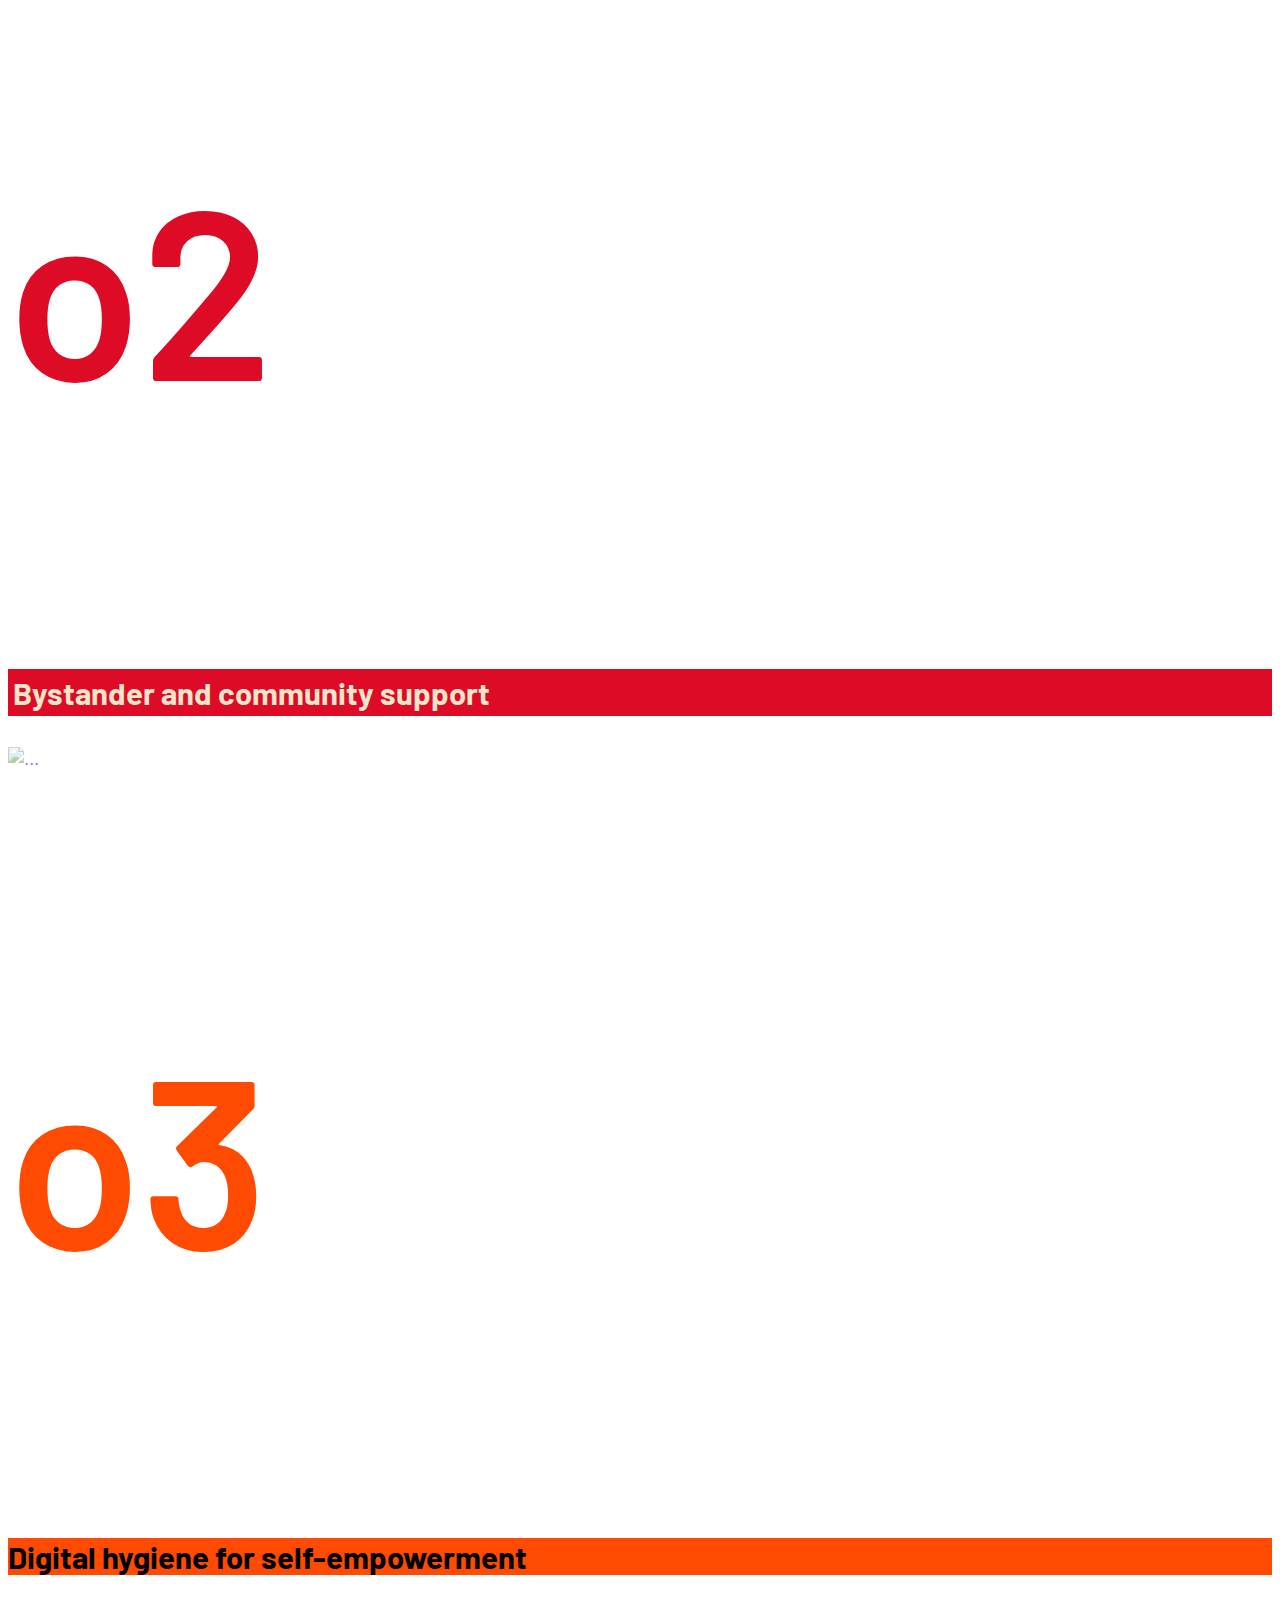
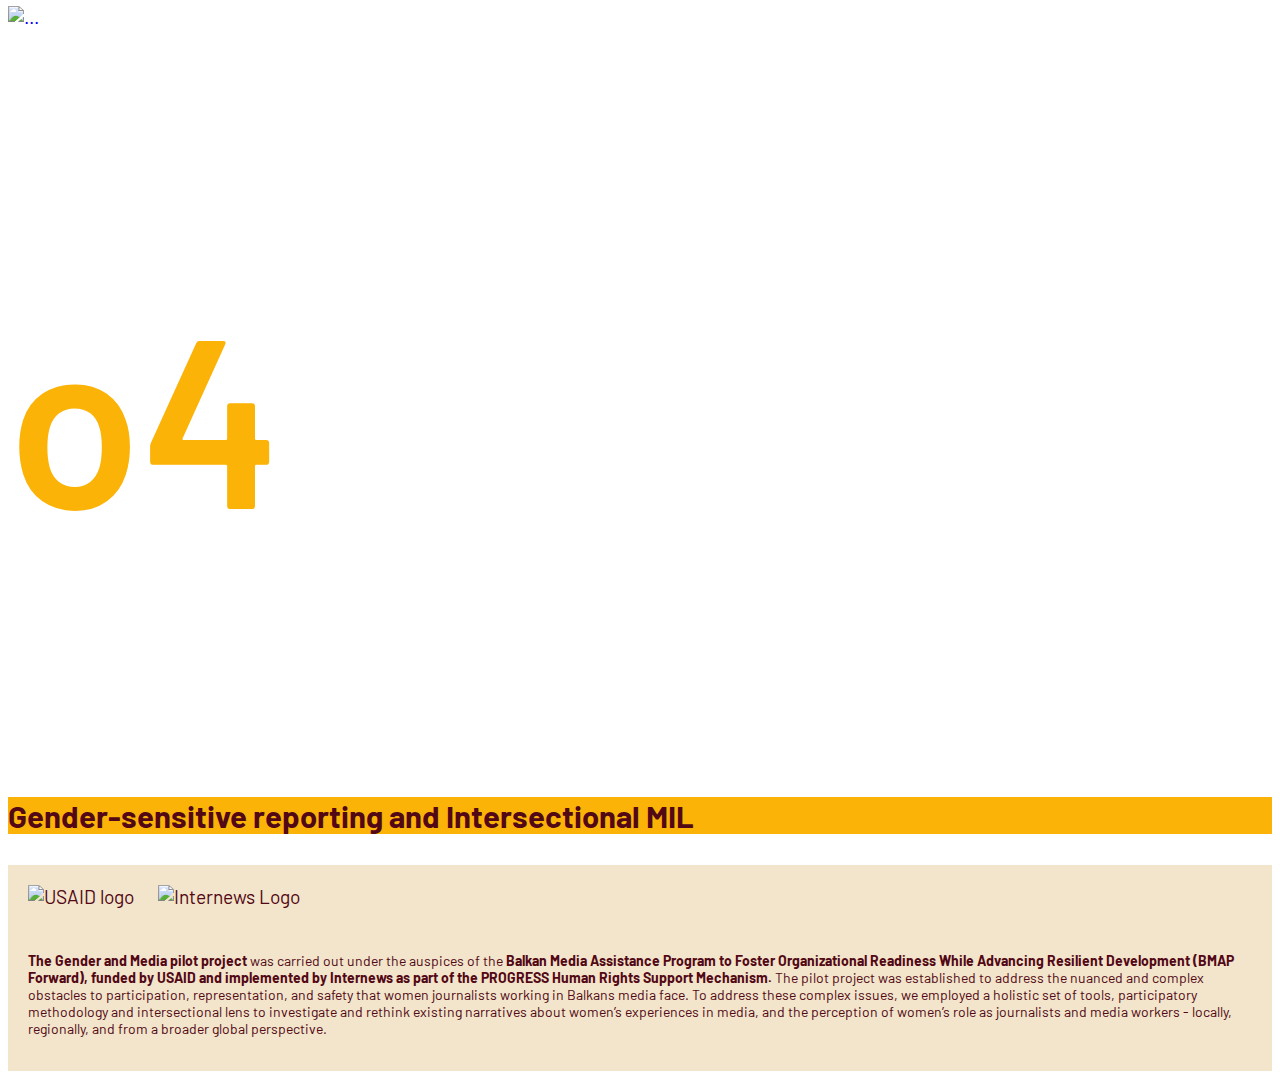
==== commit 3dc27e9b: "Small typos" ====
--- a/index.html
+++ b/index.html
@@ -84,7 +84,7 @@
       <div class="p-3 button text-center">Trauma-informed and healing justice-focused</div>
     </div>
     <div class="col-4">
-      <div class="p-3 button text-center">Feminist in approach: recognizing women’s inherent value and condtribution to community</div>
+      <div class="p-3 button text-center">Feminist in approach: recognizing women’s inherent value and contribution to community</div>
     </div>
     <div class="col-4">
       <div class="p-3 button text-center">Community-led: focus on local community knowledge and experiences</div>
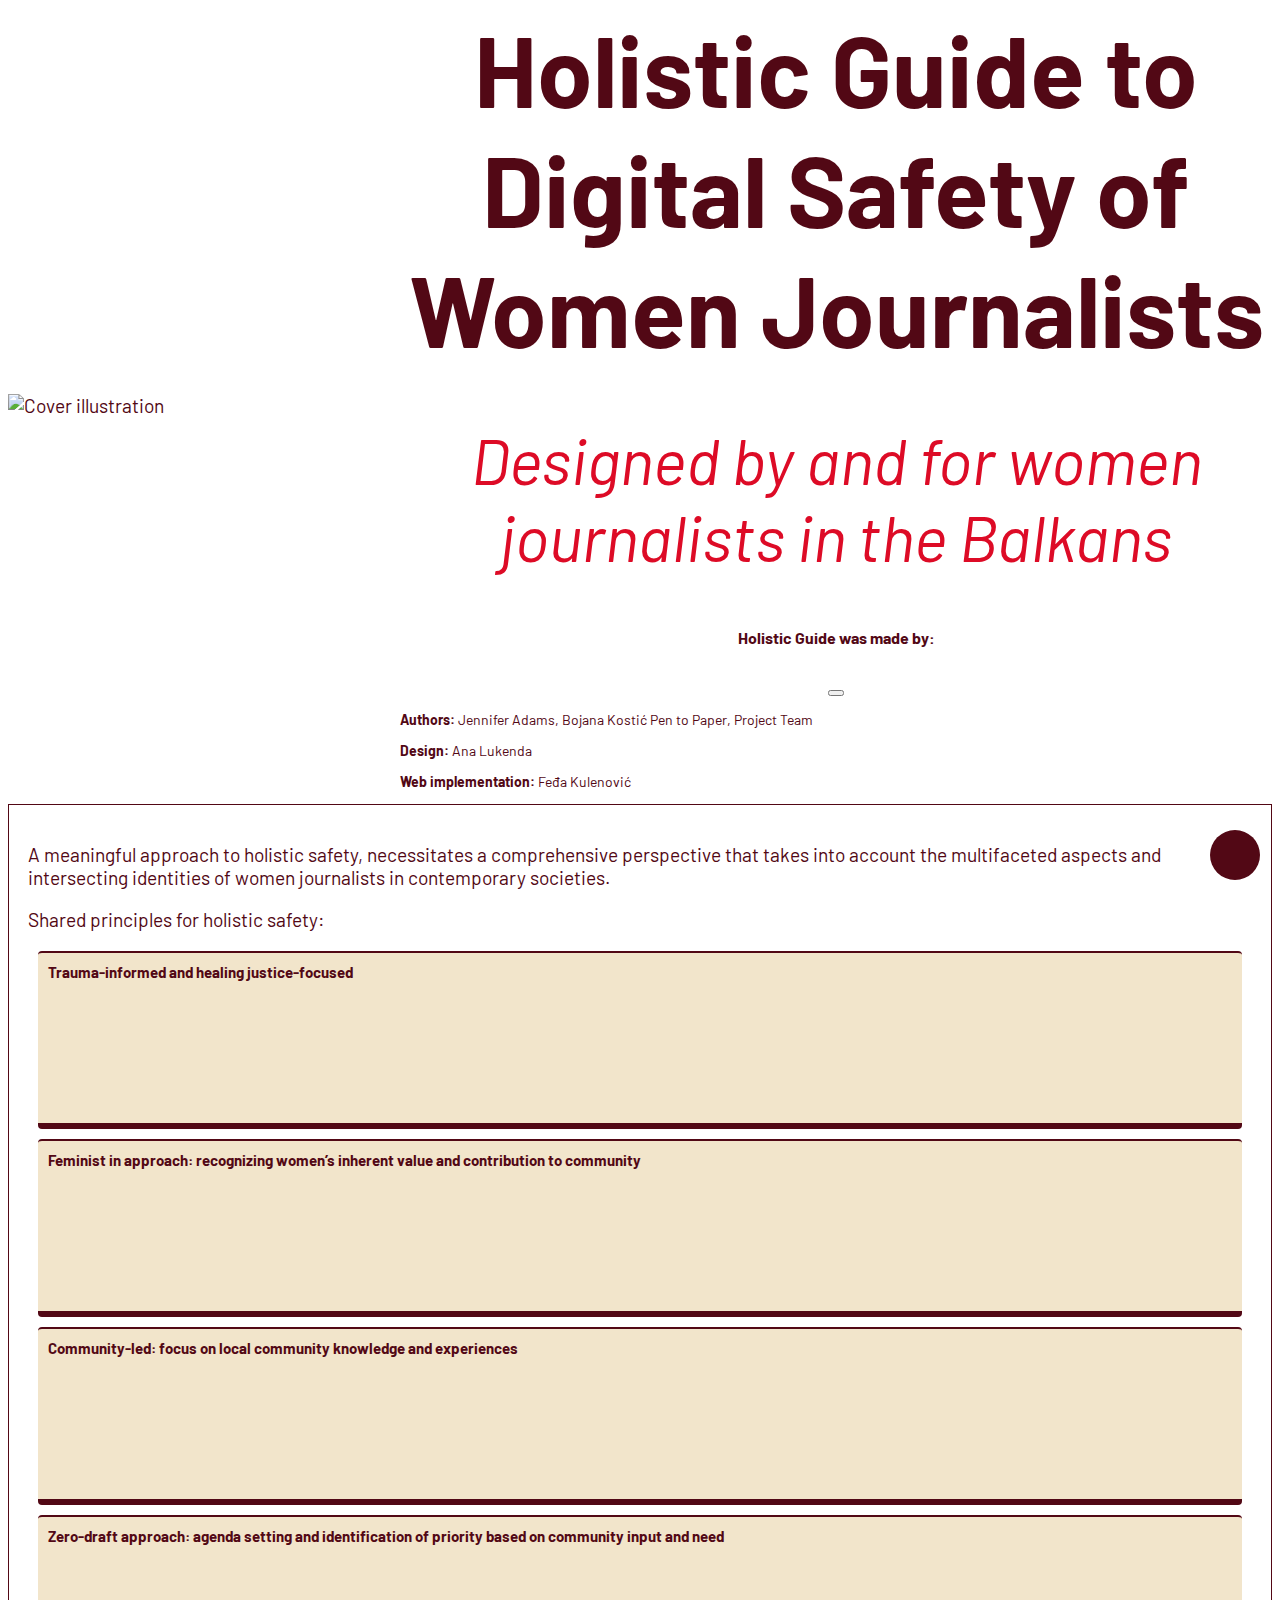
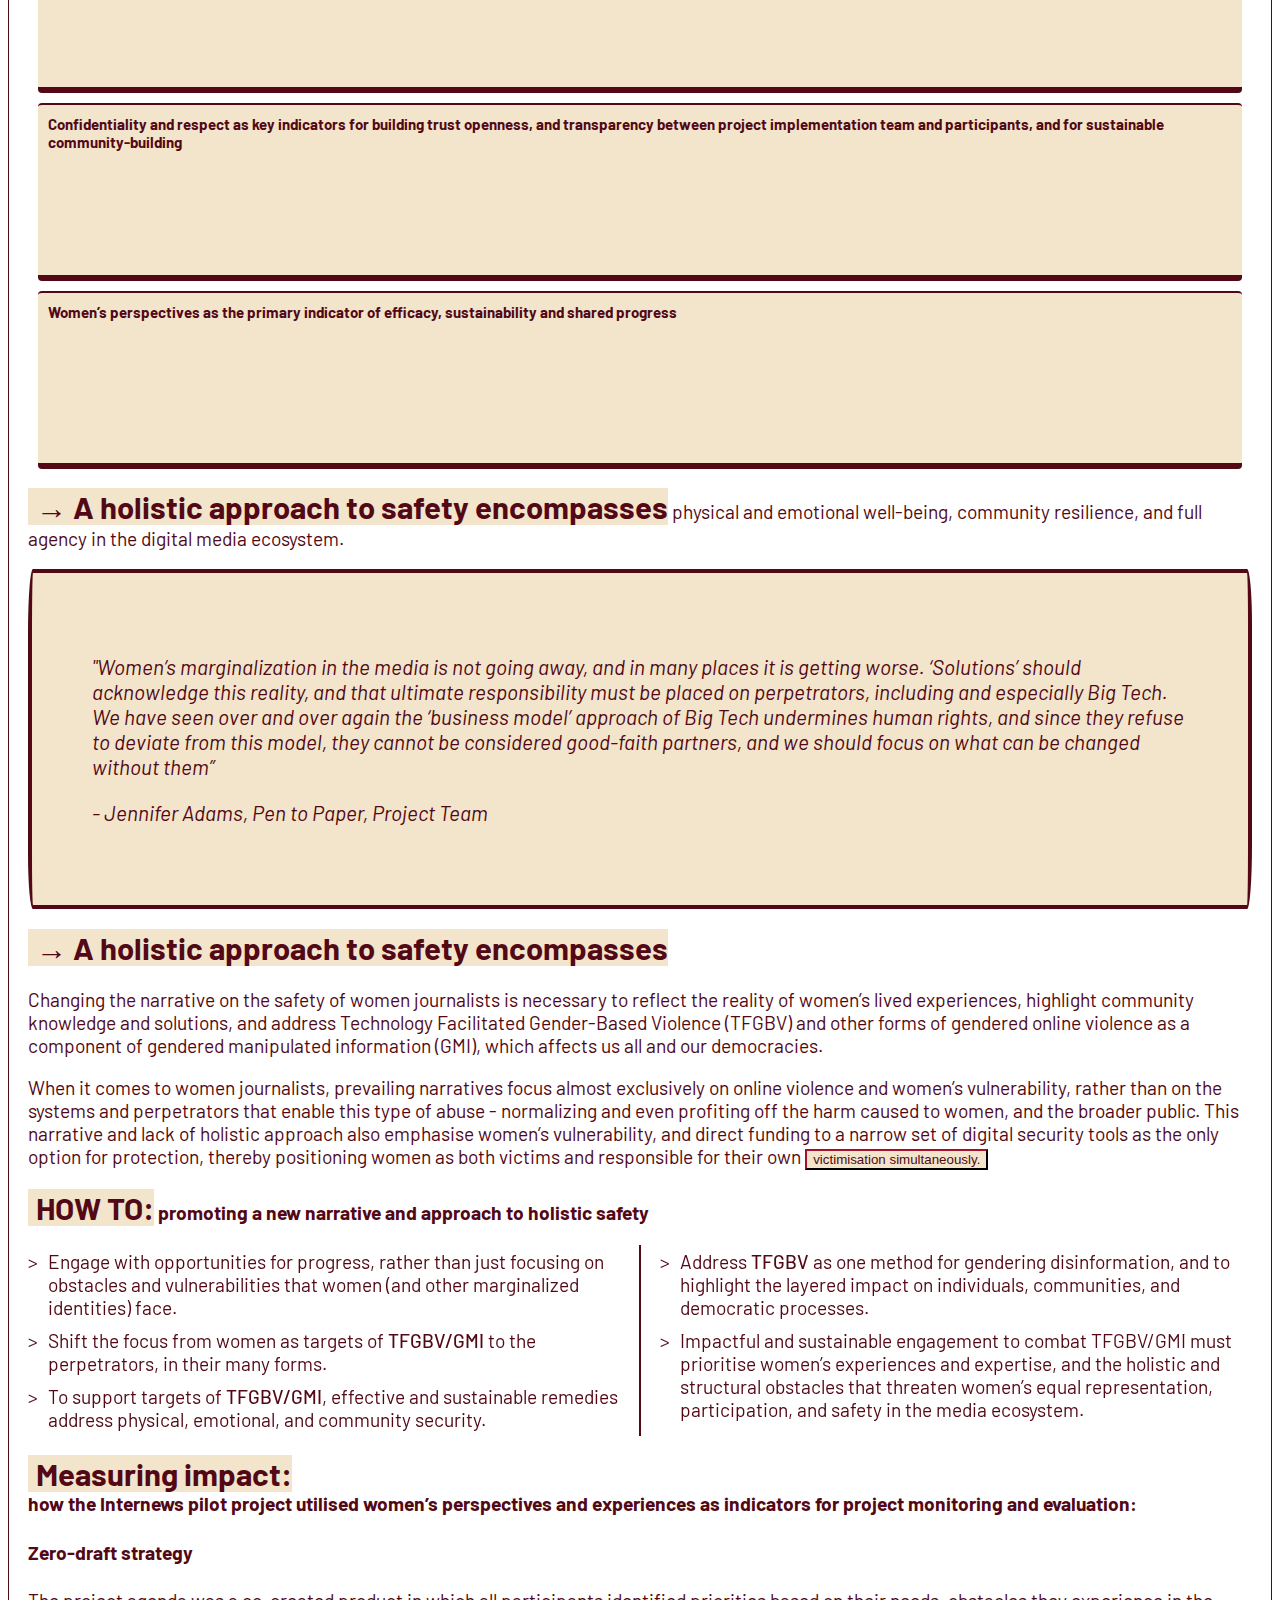
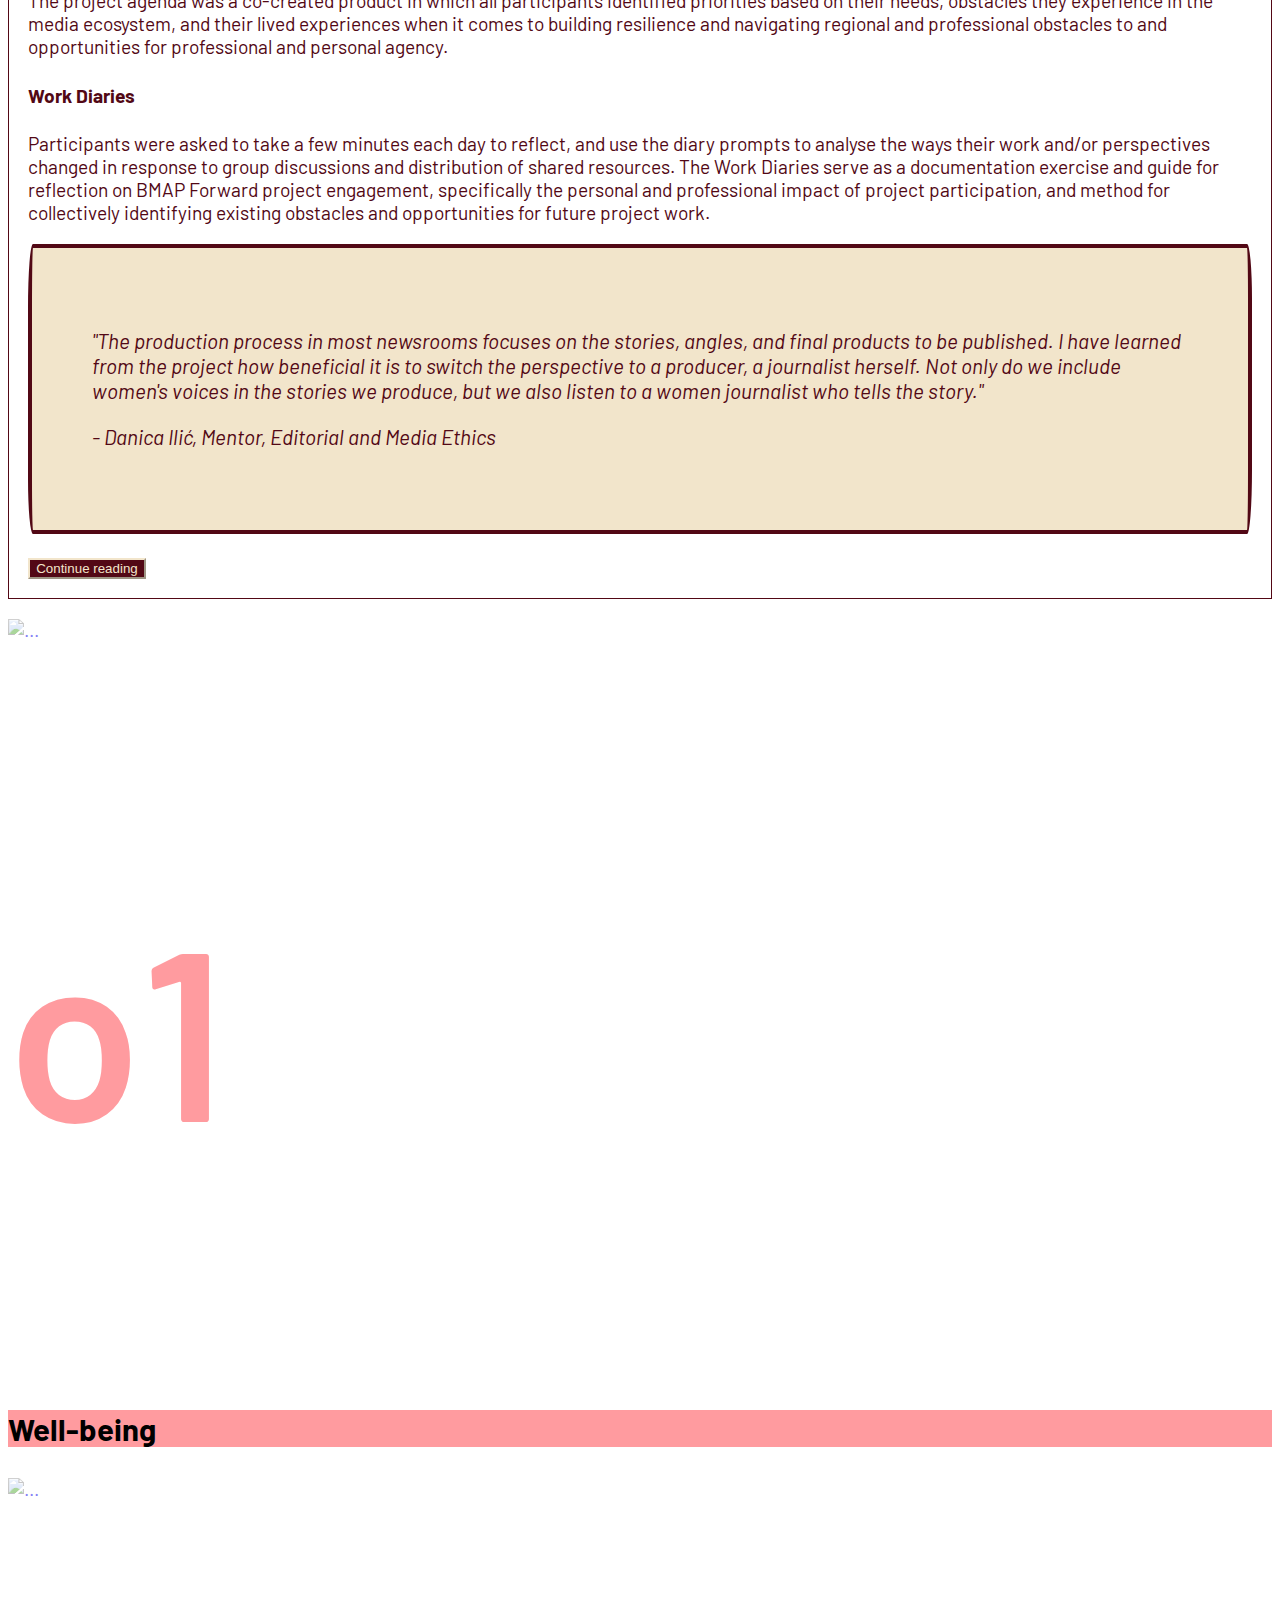
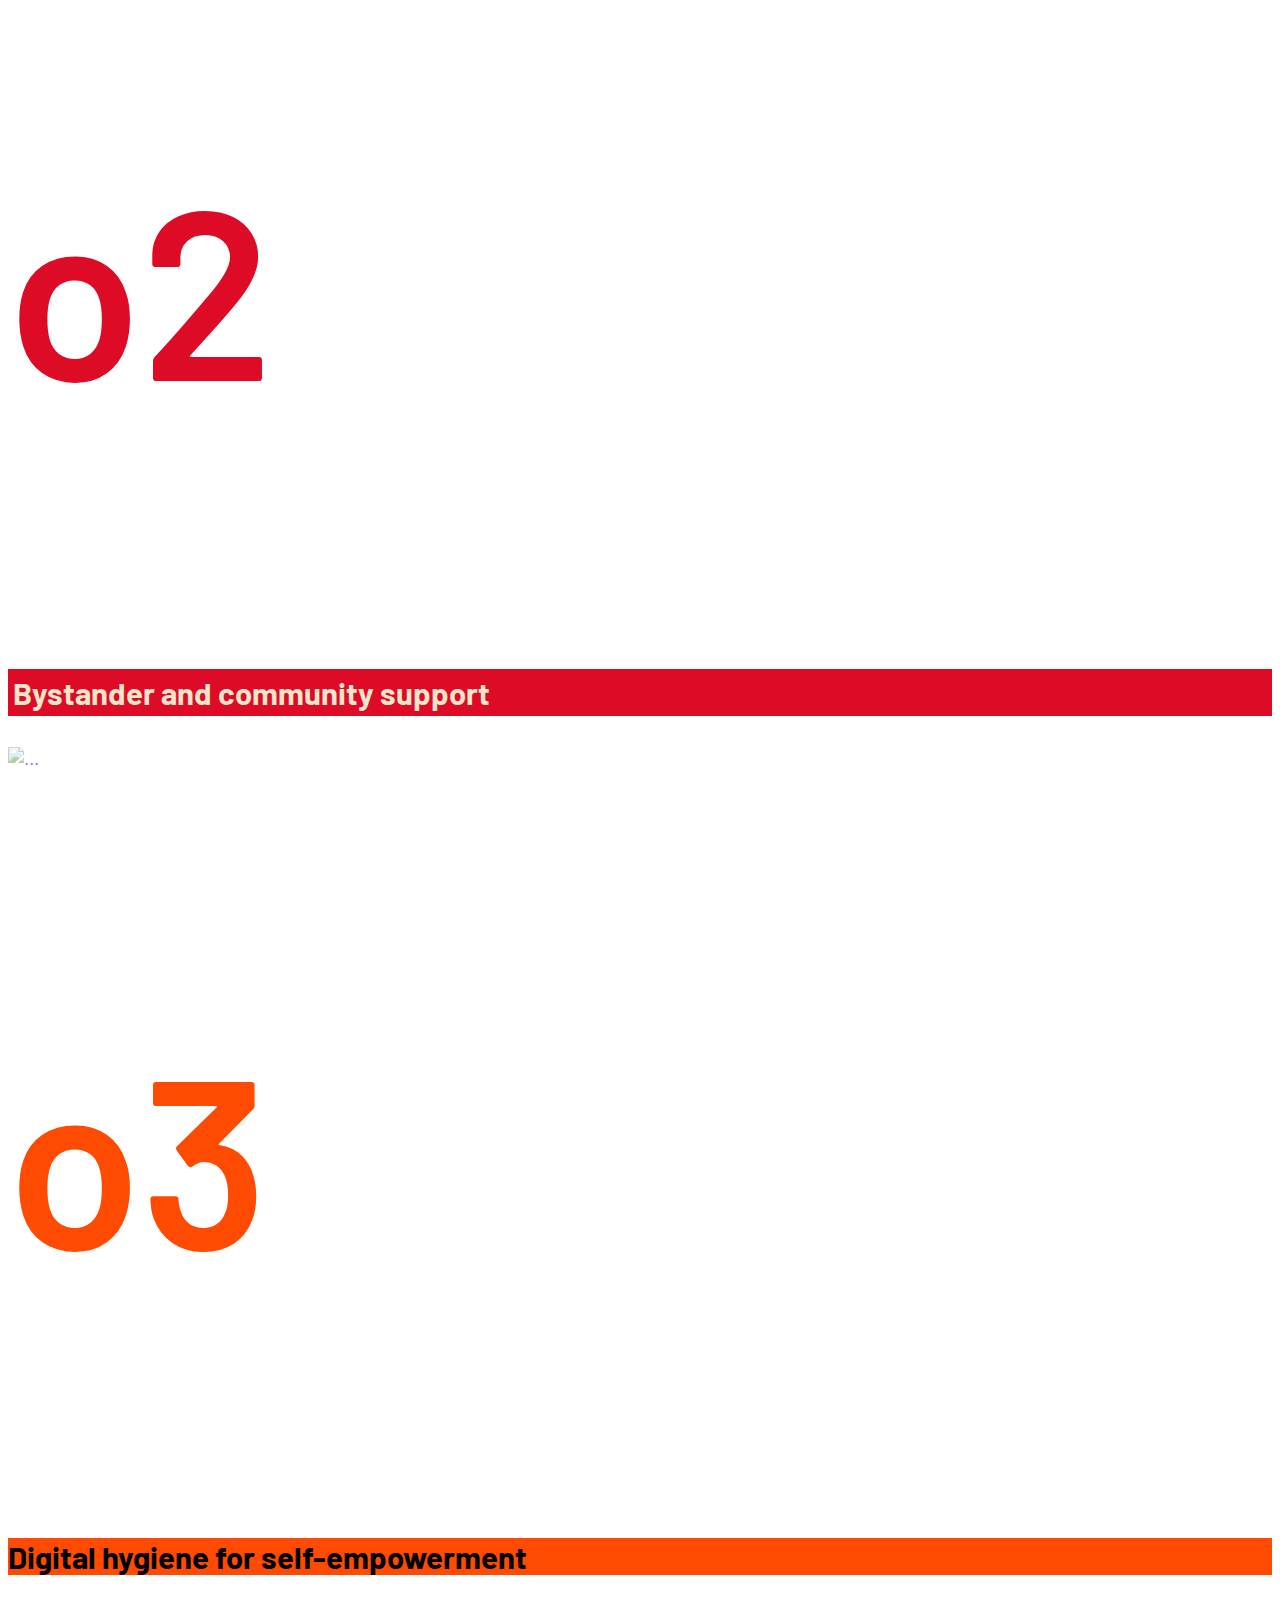
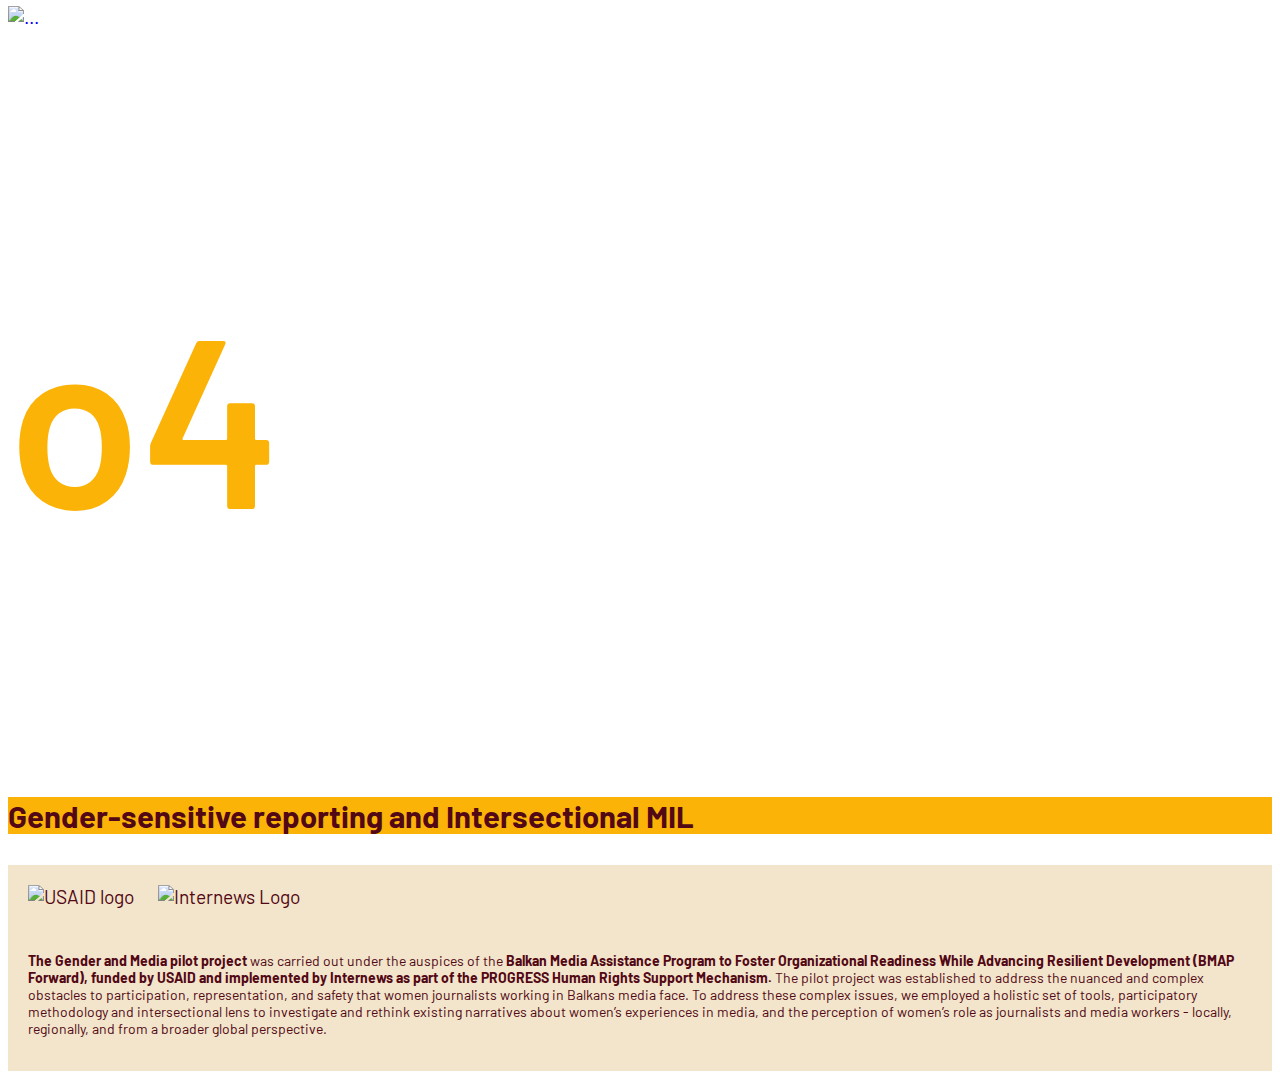
==== commit 340897a1: "Changes in terminology" ====
--- a/index.html
+++ b/index.html
@@ -108,9 +108,9 @@
 			<p>- Jennifer Adams, Pen to Paper, Project Team </p>
 			</div>
 	<p><span class="emptext">→  A holistic approach to safety encompasses </span></p>
-<p>Changing  the narrative on the safety of women journalists is necessary to reflect the reality of women’s lived experiences, highlight community knowledge and solutions, and address Online Gender-Based Violence (OGBV) and other forms of gendered online violence as a component of gendered disinformation (GD), which affects us all and our democracies.</p>
-			
-<p>When it comes to women journalists, prevailing narratives focus almost exclusively on online violence and women’s vulnerability, rather than on the systems and perpetrators that enable this type of abuse - normalizing and even profiting off the harm caused to women, and the broader public. This narrative and lack of holistic approach also emphasise women’s vulnerability, and direct funding to a narrow set of digital security tools as the only option for protection, thereby positioning women as both victims and responsible for their own <button type="button" class="btn btn-lg" data-bs-toggle="popover" data-bs-placement="bottom" data-bs-title="<h4>Gendered Disinformation and online harassment:</h4>" data-bs-content="<strong>Online harassment can easily escalate and become polymorphous attack which is characterized by:</strong><ul>
+<p>Changing  the narrative on the safety of women journalists is necessary to reflect the reality of women’s lived experiences, highlight community knowledge and solutions, and address Technology Facilitated Gender-Based Violence (TFGBV) and other forms of gendered online violence as a component of gendered manipulated information (GMI), which affects us all and our democracies.</p>
+			
+<p>When it comes to women journalists, prevailing narratives focus almost exclusively on online violence and women’s vulnerability, rather than on the systems and perpetrators that enable this type of abuse - normalizing and even profiting off the harm caused to women, and the broader public. This narrative and lack of holistic approach also emphasise women’s vulnerability, and direct funding to a narrow set of digital security tools as the only option for protection, thereby positioning women as both victims and responsible for their own <button type="button" class="btn btn-lg" data-bs-toggle="popover" data-bs-placement="bottom" data-bs-title="<h4>Gendered manipulated nformation and online harassment:</h4>" data-bs-content="<strong>Online harassment can easily escalate and become polymorphous attack which is characterized by:</strong><ul>
 	<li><strong>cross-platform nature:</strong> different platforms and online spaces (e.g YouTube, Facebook, Gmail);</li>	
 	<li><strong>different forms of expression </strong>(e.g. meme or doctored image);</li>
 	<li><strong>different profiles and closed groups </strong>(e.g. Reddit-channels);</li>
@@ -124,10 +124,10 @@
 			
 <ul class="two-column-list">
 	<li>Engage with opportunities for progress, rather than just focusing on obstacles and vulnerabilities that women (and other marginalized identities) face.</li>
-	<li>Shift the focus from women as targets of <a class="strongpop" data-bs-toggle="tooltip" data-bs-title="Online Gender-Based Violence/gendered disinformation">OGBV/GD</a>  to the perpetrators, in their many forms.</li>
-	<li class="muted">To support targets of <a class="strongpop" data-bs-toggle="tooltip" data-bs-title="Online Gender-Based Violence/gendered disinformation">OGBV/GD</a>, effective and sustainable remedies address physical, emotional, and community security.</li>
-	<li>Address <a class="strongpop" data-bs-toggle="tooltip" data-bs-title="Online Gender-Based Violence">OGBV</a>  as one method for gendering disinformation, and to highlight the layered impact on individuals, communities, and democratic processes.</li>
-	<li>Impactful and sustainable engagement to combat OGBV/GD must prioritise women’s experiences and expertise, and the holistic and structural obstacles that threaten women’s equal representation, participation, and safety in the media ecosystem.</li>
+	<li>Shift the focus from women as targets of <a class="strongpop" data-bs-toggle="tooltip" data-bs-title="Technology Facilitated Gender-based Violence/Gendered Manipulated Information">TFGBV/GMI</a>  to the perpetrators, in their many forms.</li>
+	<li class="muted">To support targets of <a class="strongpop" data-bs-toggle="tooltip" data-bs-title="Technology Facilitated Gender-based Violence/Gendered Manipulated Information">TFGBV/GMI</a>, effective and sustainable remedies address physical, emotional, and community security.</li>
+	<li>Address <a class="strongpop" data-bs-toggle="tooltip" data-bs-title="Technology Facilitated Gender-Based Violence">TFGBV</a>  as one method for gendering disinformation, and to highlight the layered impact on individuals, communities, and democratic processes.</li>
+	<li>Impactful and sustainable engagement to combat TFGBV/GMI must prioritise women’s experiences and expertise, and the holistic and structural obstacles that threaten women’s equal representation, participation, and safety in the media ecosystem.</li>
 </ul>
 		
 			
